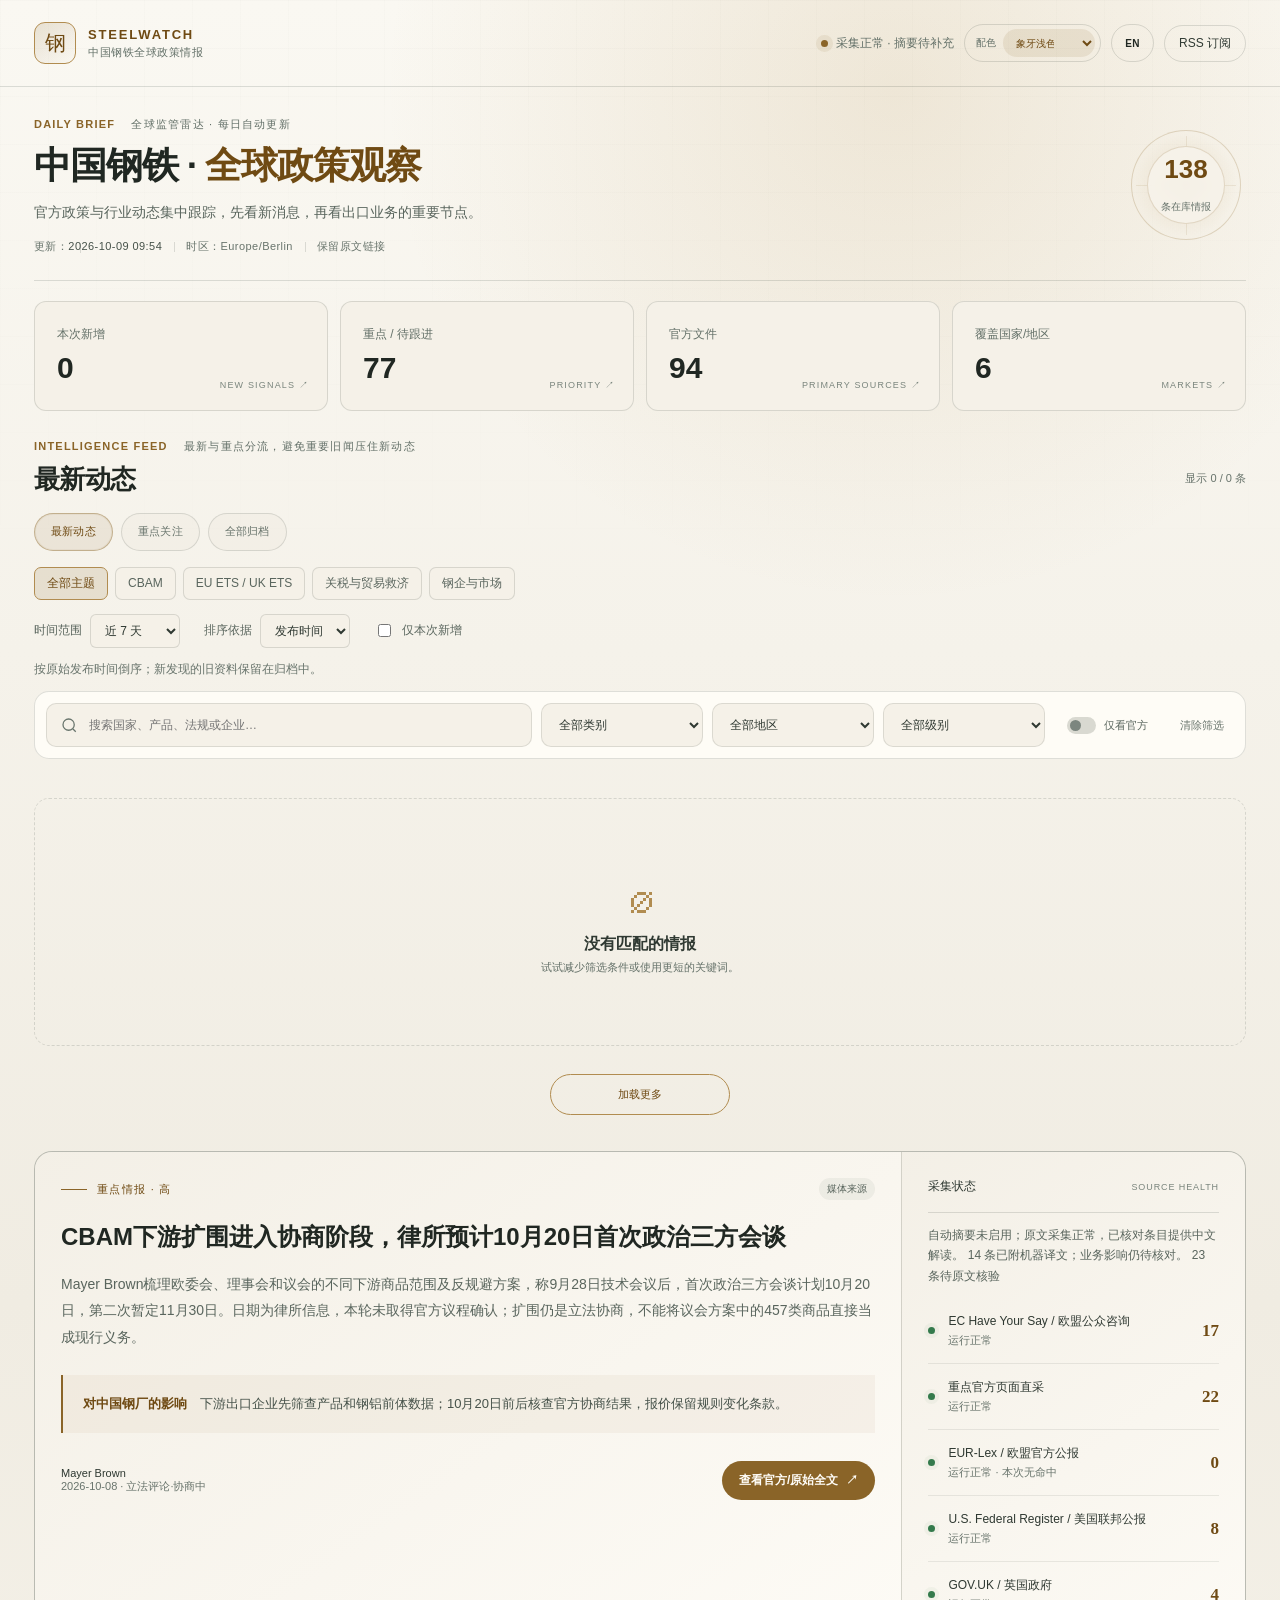
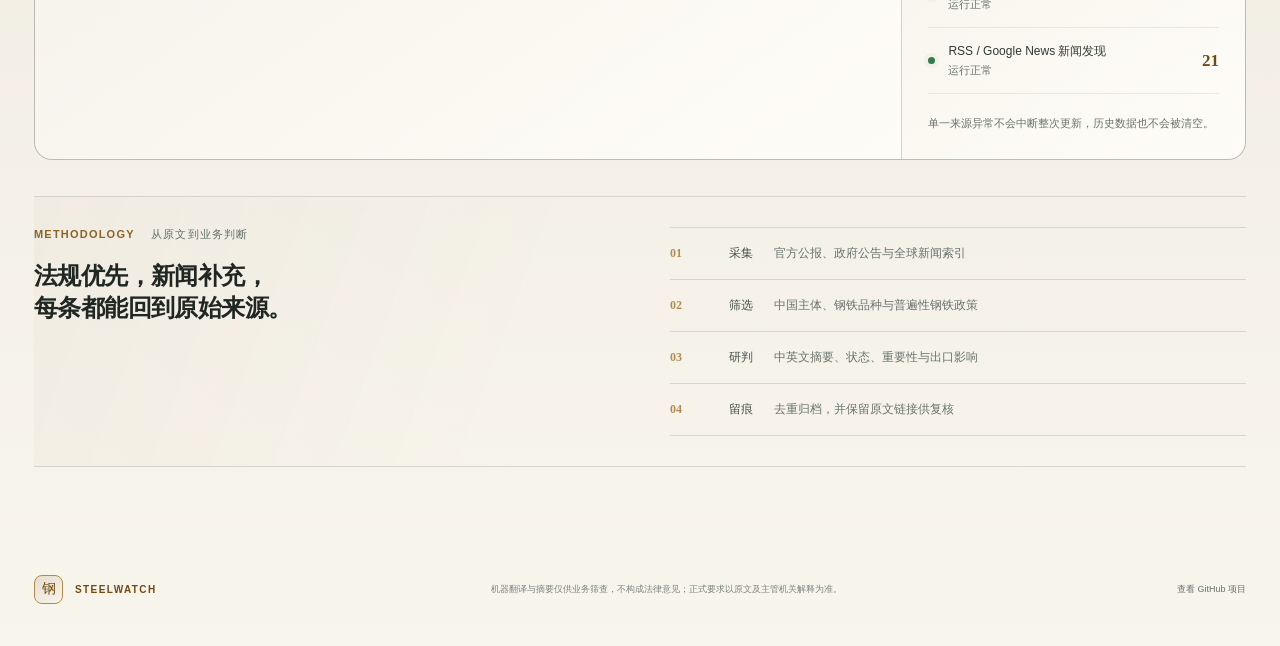
==== docs/index.html @ 49253be4 "data: daily steel intelligence update" ====
<!doctype html>
<html lang="zh-CN" data-theme="pearl">
  <head>
    <meta charset="utf-8" />
    <meta name="viewport" content="width=device-width, initial-scale=1" />
    <meta
      name="description"
      content="每日追踪全球与中国钢铁有关的法规、贸易救济、配额关税、原产地、碳政策与行业新闻。"
    />
    <meta name="theme-color" content="#faf8f2" />
    <title>中国钢铁全球政策情报</title>
    <link rel="icon" href="./icon.svg" type="image/svg+xml" />
    <link rel="alternate" type="application/rss+xml" title="中国钢铁全球政策情报" href="./feed.xml" />
    <script>
      (() => {
        const themes = new Set(["gold", "ocean", "jade", "copper", "violet", "pearl"]);
        try {
          const theme = localStorage.getItem("steelwatch-theme");
          const language = localStorage.getItem("steelwatch-language");
          if (themes.has(theme)) document.documentElement.dataset.theme = theme;
          if (language === "en") document.documentElement.lang = "en";
        } catch (_) { /* Preferences are optional. */ }
      })();
    </script>
    <link rel="stylesheet" href="./styles.css?v=6e3807ec9184" />
  </head>
  <body>
    <a class="skip-link" href="#intelligence" data-i18n="skipLink">跳至情报列表</a>
    <div class="page-noise" aria-hidden="true"></div>

    <header class="topbar">
      <a class="brand" href="./" aria-label="返回看板首页" data-i18n-aria-label="brandHome">
        <span class="brand-mark" aria-hidden="true">钢</span>
        <span>
          <strong>STEELWATCH</strong>
          <small data-i18n="brandSubtitle">中国钢铁全球政策情报</small>
        </span>
      </a>
      <div class="top-actions">
        <span class="live-state" id="live-state"><i></i> <span data-i18n="loadingData">数据载入中</span></span>
        <label class="theme-control">
          <span data-i18n="themeLabel">配色</span>
          <select id="theme-select" aria-label="选择看板配色" data-i18n-aria-label="themeAria">
            <option value="gold">黑金</option>
            <option value="ocean">深海蓝</option>
            <option value="jade">翡翠绿</option>
            <option value="copper">赤铜棕</option>
            <option value="violet">紫晶夜</option>
            <option value="pearl">象牙浅色</option>
          </select>
        </label>
        <button class="language-toggle" id="language-toggle" type="button" aria-label="切换为英文" aria-pressed="false">EN</button>
        <a class="quiet-button rss-link" href="./feed.xml" target="_blank" rel="noopener" data-i18n="rss">RSS 订阅</a>
      </div>
    </header>

    <main>
      <section class="hero" aria-labelledby="page-title">
        <div class="hero-copy">
          <p class="eyebrow"><span>DAILY BRIEF</span> <span class="eyebrow-copy" data-i18n="heroEyebrow">全球监管雷达 · 每日自动更新</span></p>
          <h1 id="page-title" data-i18n-html="heroTitle">看清规则变化，<br /><em>提前判断出口影响。</em></h1>
          <p class="hero-deck" data-i18n="heroDeck">
            官方政策与行业动态集中跟踪，先看新消息，再看出口业务的重要节点。
          </p>
          <div class="hero-meta">
            <span><span data-i18n="updatedLabel">更新：</span><b id="updated-at">—</b></span>
            <span data-i18n="timezoneLabel">时区：Europe/Berlin</span>
            <span data-i18n="originalLinks">保留原文链接</span>
          </div>
        </div>
        <div class="radar" aria-hidden="true">
          <div class="radar-ring ring-one"></div>
          <div class="radar-ring ring-two"></div>
          <div class="radar-ring ring-three"></div>
          <div class="radar-sweep"></div>
          <span class="ping ping-a"></span>
          <span class="ping ping-b"></span>
          <span class="ping ping-c"></span>
          <div class="radar-label"><strong id="radar-count">—</strong><small data-i18n="radarLabel">条在库情报</small></div>
        </div>
      </section>

      <section class="metrics" aria-label="情报概览" data-i18n-aria-label="metricsAria">
        <article><button type="button" data-metric="new"><span data-i18n="metricNew">本次新增</span><strong id="metric-new">—</strong><small>NEW SIGNALS ↗</small></button></article>
        <article><button type="button" data-metric="priority"><span data-i18n="metricHigh">重大 / 高关注</span><strong id="metric-high">—</strong><small>PRIORITY ↗</small></button></article>
        <article><button type="button" data-metric="official"><span data-i18n="metricOfficial">官方文件</span><strong id="metric-official">—</strong><small>PRIMARY SOURCES ↗</small></button></article>
        <article><button type="button" data-metric="all"><span data-i18n="metricMarkets">覆盖国家/地区</span><strong id="metric-markets">—</strong><small>MARKETS ↗</small></button></article>
      </section>

      <section class="intelligence" id="intelligence" aria-labelledby="intelligence-title">
        <div class="section-heading">
          <div>
            <p class="eyebrow"><span>INTELLIGENCE FEED</span> <span class="eyebrow-copy" data-i18n="feedEyebrow">按重要性与时效排序</span></p>
            <h2 id="intelligence-title" data-i18n="allIntelligence">全部情报</h2>
          </div>
          <p id="result-count" aria-live="polite" data-i18n="loadingShort">正在加载…</p>
        </div>

        <div class="feed-tabs" id="feed-tabs" role="group" aria-label="情报视图">
          <button class="feed-tab active" type="button" aria-pressed="true" data-feed-mode="latest" data-i18n="tabLatest">最新动态</button>
          <button class="feed-tab" type="button" aria-pressed="false" data-feed-mode="priority" data-i18n="tabPriority">重点关注</button>
          <button class="feed-tab" type="button" aria-pressed="false" data-feed-mode="all" data-i18n="tabAll">全部归档</button>
        </div>

        <div class="topic-filters" id="topic-filters" role="group" aria-label="主题筛选">
          <button type="button" class="active" data-topic="all" aria-pressed="true" data-i18n="topicAll">全部主题</button>
          <button type="button" data-topic="cbam" aria-pressed="false">CBAM</button>
          <button type="button" data-topic="ets" aria-pressed="false">EU ETS / UK ETS</button>
          <button type="button" data-topic="trade" aria-pressed="false" data-i18n="topicTrade">关税与贸易救济</button>
          <button type="button" data-topic="industry" aria-pressed="false" data-i18n="topicIndustry">钢企与市场</button>
        </div>
        <div class="feed-options">
          <label><span data-i18n="periodLabel">时间范围</span>
            <select id="period"><option value="7" data-i18n="period7">近 7 天</option><option value="30" data-i18n="period30">近 30 天</option><option value="90" data-i18n="period90">近 90 天</option><option value="0" data-i18n="periodAll">全部时间</option></select>
          </label>
          <label><span data-i18n="sortLabel">排序依据</span>
            <select id="sort"><option value="published" data-i18n="sortPublished">发布时间</option><option value="seen" data-i18n="sortSeen">首次收录</option></select>
          </label>
          <label class="new-only"><input type="checkbox" id="new-only"/><span data-i18n="newOnly">仅本次新增</span></label>
        </div>
        <p class="feed-note" id="feed-note"></p>
        <form class="filters" id="filters" role="search">
          <label class="search-field">
            <span class="visually-hidden" data-i18n="searchLabel">搜索情报</span>
            <svg viewBox="0 0 24 24" aria-hidden="true"><path d="m21 21-4.35-4.35m2.35-5.15a7.5 7.5 0 1 1-15 0 7.5 7.5 0 0 1 15 0Z" /></svg>
            <input id="search" type="search" placeholder="搜索国家、产品、法规或企业…" data-i18n-placeholder="searchPlaceholder" autocomplete="off" />
          </label>
          <label>
            <span class="visually-hidden" data-i18n="categoryLabel">类别</span>
            <select id="category"><option value="">全部类别</option></select>
          </label>
          <label>
            <span class="visually-hidden" data-i18n="regionLabel">地区</span>
            <select id="region"><option value="">全部地区</option></select>
          </label>
          <label>
            <span class="visually-hidden" data-i18n="importanceLabel">重要性</span>
            <select id="importance">
              <option value="">全部级别</option>
              <option value="重大">重大</option>
              <option value="高">高关注</option>
              <option value="中">中等</option>
              <option value="低">低</option>
            </select>
          </label>
          <label class="official-toggle">
            <input id="official-only" type="checkbox" />
            <span aria-hidden="true"></span>
            <span data-i18n="officialOnly">仅看官方</span>
          </label>
          <button id="reset" type="reset" data-i18n="resetFilters">清除筛选</button>
        </form>

        <div class="active-filters" id="active-filters"></div>
        <div class="card-grid" id="card-grid" aria-live="polite"></div>
        <button class="load-more" id="load-more" type="button" hidden data-i18n="loadMore">加载更多</button>
      </section>

      <section class="briefing-grid" aria-label="重点情报与采集状态">
        <article class="lead-card" id="lead-card">
          <div class="loading-line"></div>
          <div class="loading-line short"></div>
        </article>
        <aside class="source-panel">
          <div class="section-kicker"><span data-i18n="sourceHealth">采集状态</span><small>SOURCE HEALTH</small></div>
          <p id="analysis-state" class="analysis-state" role="status"></p>
          <div id="source-list" class="source-list" aria-live="polite"></div>
          <p class="source-note" data-i18n="sourceNote">单一来源异常不会中断整次更新，历史数据也不会被清空。</p>
        </aside>
      </section>

      <section class="method" aria-label="看板方法说明">
        <div>
          <p class="eyebrow"><span>METHODOLOGY</span> <span class="eyebrow-copy" data-i18n="methodEyebrow">从原文到业务判断</span></p>
          <h2 data-i18n-html="methodTitle">法规优先，新闻补充，<br />每条都能回到原始来源。</h2>
        </div>
        <ol>
          <li><b>01</b><span data-i18n-html="methodCollect"><strong>采集</strong>官方公报、政府公告与全球新闻索引</span></li>
          <li><b>02</b><span data-i18n-html="methodFilter"><strong>筛选</strong>中国主体、钢铁品种与普遍性钢铁政策</span></li>
          <li><b>03</b><span data-i18n-html="methodAnalyze"><strong>研判</strong>中文摘要、状态、重要性与出口影响</span></li>
          <li><b>04</b><span data-i18n-html="methodTrace"><strong>留痕</strong>去重归档，并保留原文链接供复核</span></li>
        </ol>
      </section>
    </main>

    <footer>
      <div class="brand footer-brand"><span class="brand-mark" aria-hidden="true">钢</span><strong>STEELWATCH</strong></div>
      <p data-i18n="disclaimer">机器翻译与摘要仅供业务筛查，不构成法律意见；正式要求以原文及主管机关解释为准。</p>
      <a href="https://github.com/Davidzhu511/china-steel-policy-watch" target="_blank" rel="noopener" data-i18n="viewGithub">查看 GitHub 项目</a>
    </footer>

    <template id="empty-template">
      <div class="empty-state">
        <span>∅</span>
        <h3 data-i18n="emptyTitle">没有匹配的情报</h3>
        <p data-i18n="emptyCopy">试试减少筛选条件或使用更短的关键词。</p>
      </div>
    </template>
    <script src="./app.js?v=5284b07bd6e3" defer></script>
  </body>
</html>
---- docs/styles.css ----
:root {
  color-scheme: dark;
  --ink: #0f110e;
  --ink-rgb: 15, 17, 14;
  --ink-2: #151713;
  --ink-2-rgb: 21, 23, 19;
  --panel: #1b1e1a;
  --panel-rgb: 27, 30, 26;
  --panel-2: #222620;
  --panel-2-rgb: 34, 38, 32;
  --card-rgb: 31, 34, 29;
  --card-low-rgb: 21, 24, 20;
  --filter-rgb: 24, 27, 23;
  --field: #151814;
  --body-start: #11130f;
  --body-middle: #141613;
  --body-end: #10120f;
  --body-glow-rgb: 109, 111, 83;
  --elephant: #596058;
  --elephant-soft: #353a34;
  --gold: #c9a85f;
  --gold-rgb: 201, 168, 95;
  --gold-bright: #e2c77f;
  --gold-dim: #806c3f;
  --paper: #ecece6;
  --muted: #a8ada5;
  --text-emphasis: #e1e2dc;
  --text-strong: #d8d9d2;
  --text-body: #c4c7c0;
  --text-soft: #a7aca4;
  --text-subtle: #858b83;
  --text-faint: #626860;
  --danger: #d97863;
  --success: #7eaa84;
  --danger-text: #f0ab9c;
  --success-text: #9dc5a3;
  --line: rgba(212, 213, 201, 0.13);
  --surface-border: rgba(255, 255, 255, 0.08);
  --surface-divider: rgba(255, 255, 255, 0.055);
  --surface-fill: rgba(255, 255, 255, 0.04);
  --grid-rgb: 255, 255, 255;
  --accent-ink: #161810;
  --toggle-bg: #3b403a;
  --toggle-knob: #8d928b;
  --toggle-checked: #f0ddab;
  --radar-shadow: rgba(0, 0, 0, 0.35);
  --shadow: 0 28px 80px rgba(0, 0, 0, 0.34);
  --radius: 18px;
}

html[data-theme="ocean"] {
  --ink: #07111f; --ink-rgb: 7, 17, 31;
  --ink-2: #0b1728; --ink-2-rgb: 11, 23, 40;
  --panel: #101f31; --panel-rgb: 16, 31, 49;
  --panel-2: #15283e; --panel-2-rgb: 21, 40, 62;
  --card-rgb: 15, 29, 46; --card-low-rgb: 9, 21, 34; --filter-rgb: 11, 25, 40;
  --field: #091624; --body-start: #07111f; --body-middle: #0a1727; --body-end: #06101c;
  --body-glow-rgb: 43, 93, 139; --elephant: #536a7d; --elephant-soft: #263b4e;
  --gold: #4c9be8; --gold-rgb: 76, 155, 232; --gold-bright: #91caff; --gold-dim: #2d669d;
  --paper: #edf6ff; --muted: #98aabd;
}

html[data-theme="jade"] {
  --ink: #071511; --ink-rgb: 7, 21, 17;
  --ink-2: #0b1b16; --ink-2-rgb: 11, 27, 22;
  --panel: #10241d; --panel-rgb: 16, 36, 29;
  --panel-2: #173128; --panel-2-rgb: 23, 49, 40;
  --card-rgb: 15, 36, 28; --card-low-rgb: 8, 25, 19; --filter-rgb: 10, 29, 23;
  --field: #0a1d17; --body-start: #071511; --body-middle: #0b1d17; --body-end: #06130f;
  --body-glow-rgb: 45, 119, 92; --elephant: #4f7164; --elephant-soft: #29463c;
  --gold: #42c99a; --gold-rgb: 66, 201, 154; --gold-bright: #88ebc9; --gold-dim: #287d64;
  --paper: #edf9f4; --muted: #9bb8ad;
}

html[data-theme="copper"] {
  --ink: #18100c; --ink-rgb: 24, 16, 12;
  --ink-2: #201510; --ink-2-rgb: 32, 21, 16;
  --panel: #291a14; --panel-rgb: 41, 26, 20;
  --panel-2: #352219; --panel-2-rgb: 53, 34, 25;
  --card-rgb: 40, 25, 19; --card-low-rgb: 29, 17, 13; --filter-rgb: 34, 21, 16;
  --field: #21140f; --body-start: #18100c; --body-middle: #20150f; --body-end: #140c09;
  --body-glow-rgb: 126, 74, 45; --elephant: #765f53; --elephant-soft: #49372e;
  --gold: #d8895b; --gold-rgb: 216, 137, 91; --gold-bright: #f2b083; --gold-dim: #8c4a2e;
  --paper: #fff2e9; --muted: #baa69c;
}

html[data-theme="violet"] {
  --ink: #100d1b; --ink-rgb: 16, 13, 27;
  --ink-2: #171225; --ink-2-rgb: 23, 18, 37;
  --panel: #211a34; --panel-rgb: 33, 26, 52;
  --panel-2: #2b2243; --panel-2-rgb: 43, 34, 67;
  --card-rgb: 31, 24, 49; --card-low-rgb: 21, 16, 35; --filter-rgb: 25, 19, 41;
  --field: #181329; --body-start: #100d1b; --body-middle: #171225; --body-end: #0d0a17;
  --body-glow-rgb: 91, 68, 139; --elephant: #665d7a; --elephant-soft: #393149;
  --gold: #9e84e8; --gold-rgb: 158, 132, 232; --gold-bright: #c6b5ff; --gold-dim: #6652a6;
  --paper: #f5f0ff; --muted: #aaa0bd;
}

html[data-theme="pearl"] {
  color-scheme: light;
  --ink: #f7f4ec; --ink-rgb: 247, 244, 236;
  --ink-2: #f0ece2; --ink-2-rgb: 240, 236, 226;
  --panel: #fffdf8; --panel-rgb: 255, 253, 248;
  --panel-2: #f4f0e7; --panel-2-rgb: 244, 240, 231;
  --card-rgb: 255, 253, 248; --card-low-rgb: 245, 241, 231; --filter-rgb: 255, 253, 248;
  --field: #f5f1e8; --body-start: #faf8f2; --body-middle: #f0ece2; --body-end: #f8f5ed;
  --body-glow-rgb: 180, 143, 78; --elephant: #a5aca5; --elephant-soft: #d8d9d2;
  --gold: #8a6428; --gold-rgb: 138, 100, 40; --gold-bright: #6f4a13; --gold-dim: #b18c50;
  --paper: #202722; --muted: #637068;
  --text-emphasis: #202722; --text-strong: #2f3932; --text-body: #455149;
  --text-soft: #59655d; --text-subtle: #68746c; --text-faint: #7a857d;
  --danger: #b84e3d; --success: #347a4c; --danger-text: #9f392d; --success-text: #2f7045;
  --line: rgba(32, 44, 36, 0.14); --surface-border: rgba(32, 44, 36, 0.12);
  --surface-divider: rgba(32, 44, 36, 0.09); --surface-fill: rgba(32, 44, 36, 0.05);
  --grid-rgb: 32, 44, 36; --accent-ink: #fffdf8;
  --toggle-bg: #d9d9d1; --toggle-knob: #7c867f; --toggle-checked: #fff8e8;
  --radar-shadow: rgba(79, 64, 36, 0.12); --shadow: 0 26px 70px rgba(48, 39, 24, 0.12);
}

* { box-sizing: border-box; }
html { scroll-behavior: smooth; }
body {
  margin: 0;
  min-width: 320px;
  background:
    radial-gradient(circle at 70% 4%, rgba(var(--body-glow-rgb), 0.16), transparent 32rem),
    linear-gradient(180deg, var(--body-start) 0%, var(--body-middle) 58%, var(--body-end) 100%);
  color: var(--paper);
  font-family: "Noto Sans SC", "PingFang SC", "Microsoft YaHei", Arial, sans-serif;
  -webkit-font-smoothing: antialiased;
}

body::before {
  content: "";
  position: fixed;
  inset: 0;
  pointer-events: none;
  background-image: linear-gradient(rgba(var(--grid-rgb),.014) 1px, transparent 1px), linear-gradient(90deg, rgba(var(--grid-rgb),.012) 1px, transparent 1px);
  background-size: 48px 48px;
  mask-image: linear-gradient(to bottom, black, transparent 70%);
}

a { color: inherit; }
button, input, select { font: inherit; }
button, select { cursor: pointer; }
.skip-link { position: fixed; left: 1rem; top: -5rem; z-index: 99; padding: .7rem 1rem; background: var(--gold); color: var(--accent-ink); border-radius: 8px; }
.skip-link:focus { top: 1rem; }
.visually-hidden { position: absolute !important; width: 1px; height: 1px; padding: 0; margin: -1px; overflow: hidden; clip: rect(0,0,0,0); white-space: nowrap; border: 0; }

.topbar {
  position: relative;
  z-index: 5;
  max-width: 1380px;
  margin: 0 auto;
  padding: 22px 34px;
  display: flex;
  align-items: center;
  justify-content: space-between;
  border-bottom: 1px solid var(--line);
}

.brand { display: inline-flex; align-items: center; gap: 12px; text-decoration: none; }
.brand-mark { display: grid; place-items: center; width: 42px; height: 42px; border: 1px solid var(--gold-dim); border-radius: 11px; color: var(--gold-bright); background: linear-gradient(145deg, rgba(var(--gold-rgb),.16), rgba(255,255,255,.02)); font-family: "Songti SC", serif; font-size: 21px; }
.brand strong { display: block; letter-spacing: .14em; font-size: 13px; color: var(--gold-bright); }
.brand small { display: block; margin-top: 3px; color: var(--muted); font-size: 11px; letter-spacing: .05em; }
.top-actions { display: flex; align-items: center; justify-content: flex-end; gap: 10px; }
.live-state { display: inline-flex; align-items: center; gap: 8px; color: var(--muted); font-size: 12px; }
.live-state i { width: 7px; height: 7px; border-radius: 50%; background: var(--gold); box-shadow: 0 0 0 5px rgba(var(--gold-rgb),.09); }
.live-state.ok i { background: var(--success); box-shadow: 0 0 0 5px rgba(126,170,132,.1); }
.live-state.error i { background: var(--danger); }
.quiet-button { border: 1px solid var(--line); border-radius: 999px; padding: 9px 14px; text-decoration: none; color: var(--text-strong); font-size: 12px; transition: .2s ease; }
.quiet-button:hover { border-color: var(--gold-dim); color: var(--gold-bright); transform: translateY(-1px); }
.theme-control { display: inline-flex; align-items: center; gap: 7px; min-height: 38px; padding: 4px 5px 4px 11px; border: 1px solid var(--line); border-radius: 999px; color: var(--muted); font-size: 10px; }
.theme-control select { height: 28px; max-width: 92px; padding: 0 25px 0 9px; border: 0; border-radius: 999px; outline: 0; background: rgba(var(--gold-rgb),.11); color: var(--gold-bright); font-size: 10px; }
.theme-control:focus-within { border-color: var(--gold-dim); box-shadow: 0 0 0 3px rgba(var(--gold-rgb),.07); }
.language-toggle { min-width: 43px; height: 38px; padding: 0 11px; border: 1px solid var(--line); border-radius: 999px; background: transparent; color: var(--paper); font-size: 10px; font-weight: 700; letter-spacing: .04em; transition: .2s ease; }
.language-toggle:hover { border-color: var(--gold-dim); color: var(--gold-bright); transform: translateY(-1px); }

main { max-width: 1380px; margin: 0 auto; padding: 0 34px 80px; }
.hero { min-height: 530px; display: grid; grid-template-columns: minmax(0, 1.25fr) minmax(330px, .75fr); align-items: center; gap: 60px; padding: 76px 4vw 58px; border-bottom: 1px solid var(--line); overflow: hidden; }
.eyebrow { margin: 0 0 20px; color: var(--muted); font-size: 11px; text-transform: uppercase; letter-spacing: .11em; }
.eyebrow > span:first-child { margin-right: 12px; color: var(--gold); font-weight: 700; }
.eyebrow .eyebrow-copy { color: inherit; font-weight: inherit; }
.hero h1 { margin: 0; max-width: 800px; font-family: "Songti SC", "STSong", serif; font-size: clamp(48px, 5.3vw, 74px); line-height: 1.08; letter-spacing: -.045em; font-weight: 600; }
.hero h1 em { color: var(--gold-bright); font-style: normal; }
html[lang="en"] .hero h1 { max-width: 900px; font-family: Georgia, "Times New Roman", serif; font-size: clamp(46px, 5vw, 70px); letter-spacing: -.035em; }
.hero-deck { max-width: 670px; margin: 28px 0 0; color: var(--text-soft); font-size: clamp(15px, 1.4vw, 18px); line-height: 1.9; }
.hero-meta { display: flex; flex-wrap: wrap; gap: 10px 24px; margin-top: 35px; color: var(--text-subtle); font-size: 11px; letter-spacing: .04em; }
.hero-meta span { position: relative; }
.hero-meta span:not(:last-child)::after { content: ""; position: absolute; right: -13px; top: 3px; width: 1px; height: 10px; background: var(--line); }
.hero-meta b { color: var(--text-body); font-weight: 500; }

.radar { position: relative; justify-self: center; width: min(390px, 30vw); aspect-ratio: 1; border: 1px solid rgba(var(--gold-rgb),.22); border-radius: 50%; background: radial-gradient(circle, rgba(var(--gold-rgb),.08) 0 1px, transparent 2px), radial-gradient(circle, rgba(var(--body-glow-rgb),.16), transparent 67%); box-shadow: inset 0 0 80px var(--radar-shadow), 0 0 100px rgba(var(--gold-rgb),.05); }
.radar::before, .radar::after { content: ""; position: absolute; background: rgba(var(--gold-rgb),.11); }
.radar::before { left: 50%; top: 4%; bottom: 4%; width: 1px; }
.radar::after { top: 50%; left: 4%; right: 4%; height: 1px; }
.radar-ring { position: absolute; inset: 15%; border: 1px solid rgba(var(--gold-rgb),.16); border-radius: 50%; }
.ring-two { inset: 31%; }
.ring-three { inset: 45%; }
.radar-sweep { position: absolute; inset: 0; border-radius: 50%; overflow: hidden; animation: sweep 7s linear infinite; }
.radar-sweep::after { content: ""; position: absolute; left: 50%; top: 50%; width: 50%; height: 1px; transform-origin: left; background: linear-gradient(90deg, rgba(var(--gold-rgb),.85), transparent); box-shadow: 0 -18px 30px rgba(var(--gold-rgb),.18); }
.ping { position: absolute; width: 8px; height: 8px; border-radius: 50%; background: var(--gold-bright); box-shadow: 0 0 0 6px rgba(var(--gold-rgb),.08), 0 0 22px var(--gold); }
.ping-a { top: 27%; left: 65%; }.ping-b { top: 68%; left: 35%; animation: pulse 2.2s ease infinite; }.ping-c { top: 51%; left: 76%; animation: pulse 2.2s .8s ease infinite; }
.radar-label { position: absolute; z-index: 2; inset: 50% auto auto 50%; transform: translate(-50%,-50%); display: grid; place-items: center; width: 110px; height: 110px; border-radius: 50%; background: rgba(var(--ink-rgb),.85); border: 1px solid rgba(var(--gold-rgb),.2); backdrop-filter: blur(5px); }
.radar-label strong { color: var(--gold-bright); font-size: 31px; line-height: 1; }.radar-label small { color: var(--muted); font-size: 10px; }
@keyframes sweep { to { transform: rotate(360deg); } }
@keyframes pulse { 50% { opacity: .35; transform: scale(.7); } }

.metrics { display: grid; grid-template-columns: repeat(4,1fr); border-bottom: 1px solid var(--line); }
.metrics article { position: relative; min-height: 132px; padding: 27px 30px 23px; border-right: 1px solid var(--line); }
.metrics article:last-child { border-right: 0; }
.metrics span { display: block; color: var(--muted); font-size: 12px; }
.metrics strong { display: block; margin-top: 8px; color: var(--paper); font-family: Georgia, serif; font-size: 36px; font-weight: 500; }
.metrics small { position: absolute; right: 24px; bottom: 20px; color: var(--text-faint); font-size: 9px; letter-spacing: .13em; }

.briefing-grid { display: grid; grid-template-columns: minmax(0, 2.15fr) minmax(280px, .85fr); gap: 1px; margin: 42px 0 92px; background: var(--line); border: 1px solid var(--line); border-radius: var(--radius); overflow: hidden; box-shadow: var(--shadow); }
.lead-card, .source-panel { background: linear-gradient(145deg, rgba(var(--panel-2-rgb),.98), rgba(var(--panel-rgb),.98)); }
.lead-card { min-height: 385px; padding: 42px 46px; }
.lead-top { display: flex; align-items: center; justify-content: space-between; gap: 20px; }
.lead-badges { display: flex; justify-content: flex-end; flex-wrap: wrap; gap: 6px; }
.lead-label { display: inline-flex; align-items: center; gap: 10px; color: var(--gold-bright); font-size: 11px; letter-spacing: .12em; }
.lead-label::before { content: ""; width: 26px; height: 1px; background: var(--gold); }
.lead-card h2 { max-width: 850px; margin: 35px 0 18px; font-family: "Songti SC", serif; font-size: clamp(29px, 3.3vw, 47px); line-height: 1.28; font-weight: 600; }
html[lang="en"] .lead-card h2 { font-family: Georgia, "Times New Roman", serif; font-size: clamp(27px, 2.9vw, 42px); line-height: 1.24; }
.lead-card .lead-summary { max-width: 850px; color: var(--text-soft); line-height: 1.9; font-size: 14px; }
.lead-impact { display: grid; grid-template-columns: auto 1fr; gap: 13px; max-width: 850px; margin-top: 24px; padding: 18px 20px; border-left: 2px solid var(--gold); background: rgba(var(--gold-rgb),.055); color: var(--text-body); font-size: 13px; line-height: 1.75; }
.lead-impact b { color: var(--gold-bright); white-space: nowrap; }
.lead-footer { display: flex; align-items: center; justify-content: space-between; gap: 20px; margin-top: 28px; }
.source-line { color: var(--text-subtle); font-size: 11px; }
.source-line b { color: var(--text-strong); font-weight: 500; }
.primary-link { display: inline-flex; align-items: center; gap: 8px; padding: 11px 17px; border-radius: 999px; background: var(--gold); color: var(--accent-ink); text-decoration: none; font-size: 12px; font-weight: 700; transition: .2s ease; }
.primary-link:hover { background: var(--gold-bright); transform: translateY(-2px); }
.loading-line { height: 28px; margin: 50px 0 18px; border-radius: 5px; background: linear-gradient(90deg, rgba(var(--grid-rgb),.035), rgba(var(--grid-rgb),.08), rgba(var(--grid-rgb),.035)); background-size: 200% 100%; animation: loading 1.4s infinite; }.loading-line.short { width: 55%; margin-top: 0; }
@keyframes loading { to { background-position: -200% 0; } }

.source-panel { padding: 34px 30px; }
.section-kicker { display: flex; align-items: center; justify-content: space-between; padding-bottom: 17px; border-bottom: 1px solid var(--line); }
.section-kicker span { color: var(--text-strong); font-size: 12px; }.section-kicker small { color: var(--text-faint); font-size: 9px; letter-spacing: .1em; }
.source-list { display: grid; margin-top: 8px; }
.source-item { display: grid; grid-template-columns: 9px 1fr auto; align-items: center; gap: 11px; padding: 15px 0; border-bottom: 1px solid var(--surface-divider); }
.source-dot { width: 7px; height: 7px; border-radius: 50%; background: var(--success); box-shadow: 0 0 0 4px rgba(126,170,132,.08); }.source-dot.bad { background: var(--danger); box-shadow: 0 0 0 4px rgba(217,120,99,.08); }
.source-item strong { display: block; color: var(--text-strong); font-size: 11px; font-weight: 500; }.source-item small { color: var(--text-subtle); font-size: 9px; }
.source-count { color: var(--gold-bright); font-family: Georgia, serif; font-size: 17px; }
.source-note { margin: 20px 0 0; color: var(--text-subtle); font-size: 10px; line-height: 1.7; }

.intelligence { scroll-margin-top: 20px; }
.section-heading { display: flex; align-items: end; justify-content: space-between; gap: 30px; margin-bottom: 26px; }
.section-heading .eyebrow { margin-bottom: 12px; }
.section-heading h2, .method h2 { margin: 0; font-family: "Songti SC", serif; font-size: clamp(34px, 4vw, 54px); font-weight: 600; letter-spacing: -.025em; }
.section-heading > p { color: var(--text-subtle); font-size: 11px; }
.filters { position: sticky; top: 12px; z-index: 6; display: grid; grid-template-columns: minmax(250px,1.5fr) repeat(3,minmax(130px,.5fr)) auto auto; gap: 9px; padding: 11px; border: 1px solid var(--line); border-radius: 15px; background: rgba(var(--filter-rgb),.89); backdrop-filter: blur(18px); box-shadow: 0 14px 40px rgba(0,0,0,.18); }
.filters input[type="search"], .filters select { width: 100%; height: 44px; border: 1px solid var(--surface-border); border-radius: 10px; outline: none; background: var(--field); color: var(--text-strong); font-size: 12px; transition: .18s; }
.filters input[type="search"] { padding: 0 14px 0 42px; }
.filters select { padding: 0 34px 0 13px; }
.filters input:focus, .filters select:focus { border-color: var(--gold-dim); box-shadow: 0 0 0 3px rgba(var(--gold-rgb),.07); }
.search-field { position: relative; }.search-field svg { position: absolute; z-index: 2; left: 14px; top: 13px; width: 18px; fill: none; stroke: var(--text-subtle); stroke-width: 1.7; }
.official-toggle { display: flex; align-items: center; gap: 8px; height: 44px; padding: 0 13px; color: var(--text-soft); font-size: 11px; white-space: nowrap; }
.official-toggle input { position: absolute; opacity: 0; }.official-toggle span { position: relative; width: 29px; height: 17px; border-radius: 999px; background: var(--toggle-bg); transition: .2s; }.official-toggle span::after { content: ""; position: absolute; top: 3px; left: 3px; width: 11px; height: 11px; border-radius: 50%; background: var(--toggle-knob); transition: .2s; }.official-toggle input:checked + span { background: var(--gold-dim); }.official-toggle input:checked + span::after { left: 15px; background: var(--toggle-checked); }
#reset { border: 0; background: transparent; color: var(--text-subtle); font-size: 11px; padding: 0 10px; }#reset:hover { color: var(--gold-bright); }
.active-filters { min-height: 39px; display: flex; align-items: center; flex-wrap: wrap; gap: 8px; padding: 10px 2px 7px; }
.filter-chip { border: 1px solid rgba(var(--gold-rgb),.22); border-radius: 999px; padding: 5px 9px; color: var(--gold-bright); background: rgba(var(--gold-rgb),.04); font-size: 9px; }

.card-grid { display: grid; grid-template-columns: repeat(3,minmax(0,1fr)); gap: 14px; }
.intel-card { position: relative; min-height: 380px; display: flex; flex-direction: column; padding: 25px 24px 22px; border: 1px solid var(--line); border-radius: 15px; background: linear-gradient(155deg, rgba(var(--card-rgb),.96), rgba(var(--card-low-rgb),.96)); overflow: hidden; transition: transform .22s ease, border-color .22s ease, box-shadow .22s ease; }
.intel-card::before { content: ""; position: absolute; left: 0; top: 0; bottom: 0; width: 2px; background: transparent; }
.intel-card[data-importance="重大"]::before { background: var(--danger); }.intel-card[data-importance="高"]::before { background: var(--gold); }
.intel-card:hover { transform: translateY(-4px); border-color: rgba(var(--gold-rgb),.24); box-shadow: 0 20px 50px rgba(0,0,0,.22); }
.card-head { display: flex; align-items: center; justify-content: space-between; gap: 12px; }
.badge-row { display: flex; align-items: center; flex-wrap: wrap; gap: 6px; }
.badge { display: inline-flex; align-items: center; min-height: 22px; padding: 0 8px; border-radius: 999px; color: var(--text-soft); background: var(--surface-fill); font-size: 9px; }
.badge.importance-重大 { color: var(--danger-text); background: rgba(217,120,99,.11); }.badge.importance-高 { color: var(--gold-bright); background: rgba(var(--gold-rgb),.1); }.badge.official { color: var(--success-text); background: rgba(126,170,132,.1); }.badge.feedback-open { color: var(--gold-bright); border: 1px solid rgba(var(--gold-rgb),.18); background: rgba(var(--gold-rgb),.07); }
.card-date { color: var(--text-subtle); font-size: 9px; white-space: nowrap; }
.intel-card h3 { margin: 21px 0 13px; color: var(--text-emphasis); font-family: "Songti SC", serif; font-size: 21px; line-height: 1.48; font-weight: 600; display: -webkit-box; -webkit-line-clamp: 4; -webkit-box-orient: vertical; overflow: hidden; }
html[lang="en"] .intel-card h3 { font-family: Georgia, "Times New Roman", serif; font-size: 19px; line-height: 1.4; -webkit-line-clamp: 5; }
.card-summary { margin: 0; color: var(--text-soft); font-size: 12px; line-height: 1.82; display: -webkit-box; -webkit-line-clamp: 4; -webkit-box-orient: vertical; overflow: hidden; }
.card-impact { margin: 17px 0 0; padding-top: 15px; border-top: 1px solid var(--surface-divider); color: var(--text-body); font-size: 11px; line-height: 1.75; display: -webkit-box; -webkit-line-clamp: 3; -webkit-box-orient: vertical; overflow: hidden; }.card-impact b { color: var(--gold); font-weight: 500; }
.card-tags { display: flex; flex-wrap: wrap; gap: 6px; margin-top: 17px; }.card-tags span { color: var(--text-subtle); font-size: 9px; }.card-tags span:not(:last-child)::after { content: "·"; margin-left: 6px; color: var(--text-faint); }
.card-bottom { display: flex; align-items: center; justify-content: space-between; gap: 15px; margin-top: auto; padding-top: 20px; }
.card-source { min-width: 0; }.card-source strong { display: block; max-width: 220px; overflow: hidden; text-overflow: ellipsis; white-space: nowrap; color: var(--text-soft); font-size: 10px; font-weight: 500; }.card-source small { display: block; margin-top: 4px; color: var(--text-faint); font-size: 9px; }
.original-link { display: inline-grid; place-items: center; flex: 0 0 34px; width: 34px; height: 34px; border: 1px solid rgba(var(--gold-rgb),.18); border-radius: 50%; color: var(--gold-bright); text-decoration: none; transition: .2s; }.original-link:hover { background: var(--gold); color: var(--accent-ink); }.original-link svg { width: 14px; fill: none; stroke: currentColor; stroke-width: 1.7; }
.load-more { display: block; min-width: 180px; margin: 28px auto 0; padding: 12px 22px; border: 1px solid var(--gold-dim); border-radius: 999px; background: transparent; color: var(--gold-bright); font-size: 11px; }.load-more:hover { background: rgba(var(--gold-rgb),.08); }
.empty-state { grid-column: 1/-1; padding: 70px 30px; border: 1px dashed var(--line); border-radius: 15px; text-align: center; color: var(--muted); }.empty-state span { color: var(--gold-dim); font-family: Georgia,serif; font-size: 48px; }.empty-state h3 { margin: 10px 0 5px; color: var(--text-strong); font-size: 16px; }.empty-state p { margin: 0; font-size: 11px; }

.method { display: grid; grid-template-columns: 1fr 1fr; gap: 60px; margin-top: 110px; padding: 70px 4vw; border-top: 1px solid var(--line); border-bottom: 1px solid var(--line); background: linear-gradient(110deg, rgba(var(--gold-rgb),.035), transparent 42%); }
.method .eyebrow { margin-bottom: 18px; }.method h2 { font-size: clamp(31px,3.5vw,48px); line-height: 1.35; }
.method ol { margin: 0; padding: 0; list-style: none; }.method li { display: grid; grid-template-columns: 44px 1fr; gap: 15px; align-items: center; padding: 17px 0; border-bottom: 1px solid var(--line); }.method li:first-child { border-top: 1px solid var(--line); }.method li b { color: var(--gold-dim); font-family: Georgia,serif; font-size: 12px; }.method li span { color: var(--text-subtle); font-size: 12px; }.method li strong { display: inline-block; min-width: 45px; color: var(--text-body); font-weight: 500; }

footer { max-width: 1380px; margin: 0 auto; padding: 28px 34px 42px; display: grid; grid-template-columns: auto 1fr auto; align-items: center; gap: 35px; color: var(--text-faint); font-size: 9px; }.footer-brand .brand-mark { width: 29px; height: 29px; font-size: 14px; border-radius: 8px; }.footer-brand strong { font-size: 10px; }footer p { margin: 0; text-align: center; }footer > a { color: var(--text-subtle); text-decoration: none; }footer > a:hover { color: var(--gold-bright); }


.feed-tabs { display: flex; flex-wrap: wrap; gap: 8px; margin: 0 0 16px; }
.feed-tab { min-height: 38px; padding: 9px 16px; border: 1px solid var(--line); border-radius: 999px; background: rgba(var(--gold-rgb),.025); color: var(--text-subtle); font-size: 11px; letter-spacing: .02em; cursor: pointer; transition: .18s ease; }
.feed-tab:hover { border-color: var(--gold-dim); color: var(--text-strong); }
.feed-tab.active { border-color: rgba(var(--gold-rgb),.42); background: rgba(var(--gold-rgb),.1); color: var(--gold-bright); box-shadow: inset 0 0 0 1px rgba(var(--gold-rgb),.06); }
.card-source small + small { margin-top: 2px; color: var(--text-faint); }

@media (max-width: 1080px) {
  .live-state { display: none; }
  .hero { grid-template-columns: 1fr 280px; gap: 25px; padding-inline: 10px; }.radar { width: 280px; }
  .metrics article { padding-inline: 20px; }
  .card-grid { grid-template-columns: repeat(2,minmax(0,1fr)); }
  .filters { grid-template-columns: minmax(250px,1.4fr) repeat(2,minmax(120px,.55fr)) auto; }.filters label:nth-of-type(4) { display: none; }
}

@media (max-width: 780px) {
  .topbar { padding: 14px 18px; }.brand small, .live-state, .rss-link, .theme-control > span { display: none; }.top-actions { gap: 7px; }
  .theme-control { padding: 4px; }.theme-control select { width: 82px; }.language-toggle { min-width: 42px; }
  main { padding: 0 18px 60px; }.hero { min-height: auto; grid-template-columns: 1fr; padding: 65px 0 45px; }.hero h1 { font-size: clamp(32px,9.8vw,40px); }.hero-deck { font-size: 15px; }.radar { display: none; }
  .metrics { grid-template-columns: repeat(2,1fr); }.metrics article:nth-child(2) { border-right: 0; }.metrics article:nth-child(-n+2) { border-bottom: 1px solid var(--line); }.metrics article { min-height: 108px; padding: 21px 16px; }.metrics strong { font-size: 30px; }.metrics small { right: 15px; bottom: 15px; }
  .briefing-grid { grid-template-columns: 1fr; margin: 28px 0 72px; }.lead-card { min-height: auto; padding: 30px 24px; }.lead-card h2 { margin-top: 27px; font-size: 30px; }.lead-impact { grid-template-columns: 1fr; }.lead-footer { align-items: flex-end; }.source-panel { padding: 28px 24px; }
  .section-heading { align-items: flex-start; }.section-heading > p { margin-top: 7px; }
  .feed-tabs { flex-wrap: nowrap; overflow-x: auto; padding-bottom: 2px; }
  .feed-tab { flex: 0 0 auto; }
  .filters { position: relative; top: 0; grid-template-columns: 1fr 1fr; }.search-field { grid-column: 1/-1; }.filters label:nth-of-type(4) { display: block; }.official-toggle { justify-content: center; }.filters #reset { min-height: 44px; }
  .card-grid { grid-template-columns: 1fr; }.intel-card { min-height: 350px; }
  .method { grid-template-columns: 1fr; gap: 38px; margin-top: 80px; padding: 55px 2px; }
  footer { grid-template-columns: 1fr; justify-items: center; gap: 17px; padding-inline: 18px; }footer p { max-width: 520px; }
}

@media (prefers-reduced-motion: reduce) {
  *, *::before, *::after { scroll-behavior: auto !important; animation-duration: .01ms !important; animation-iteration-count: 1 !important; transition-duration: .01ms !important; }
}

/* News reading layout: put the feed ahead of diagnostics and retain saved themes. */
.hero { min-height: 0; grid-template-columns: minmax(0, 1fr) 120px; gap: 24px; padding: 30px 0 26px; }
.hero h1, html[lang="en"] .hero h1 { font-family: inherit; font-size: clamp(25px, 3vw, 37px); line-height: 1.3; letter-spacing: -.03em; }
.hero .eyebrow { margin-bottom: 10px; }
.hero-deck { max-width: 900px; margin-top: 11px; font-size: 14px; line-height: 1.7; }
.hero-meta { margin-top: 14px; }
.radar { width: 110px; box-shadow: none; }
.radar-label { width: 78px; height: 78px; }
.radar-label strong { font-size: 26px; }
.radar-sweep, .ping, .radar-ring { display: none; }
.metrics { margin: 20px 0 28px; gap: 12px; border: 0; }
.metrics article { min-height: 108px; padding: 0; border: 1px solid var(--line); border-radius: 12px; background: var(--field); }
.metrics article:last-child { border-right: 1px solid var(--line); }
.metrics button { width: 100%; min-height: 108px; padding: 18px 22px; border: 0; background: transparent; color: inherit; text-align: left; cursor: pointer; border-radius: inherit; }
.metrics button:hover { background: rgba(var(--gold-rgb), .07); }
.metrics strong { font-family: inherit; font-size: 30px; font-weight: 650; }
.metrics small { right: 18px; bottom: 18px; }
.section-heading { margin-bottom: 16px; }
.section-heading h2 { font-family: inherit; font-size: 26px; }
.section-heading .eyebrow { margin-bottom: 8px; }
.topic-filters { display: flex; flex-wrap: wrap; gap: 7px; margin: 14px 0; }
.topic-filters button { background: var(--field); border: 1px solid var(--line); border-radius: 7px; padding: 7px 12px; color: var(--text-soft); font-size: 12px; cursor: pointer; }
.topic-filters button.active { background: rgba(var(--gold-rgb), .14); color: var(--gold-bright); border-color: var(--gold-dim); }
.feed-options { display: flex; flex-wrap: wrap; gap: 12px 24px; align-items: center; font-size: 12px; color: var(--text-soft); }
.feed-options label { display: flex; align-items: center; gap: 8px; }
.feed-options select { min-height: 34px; color: var(--text-strong); background: var(--field); border: 1px solid var(--line); border-radius: 6px; padding: 4px 10px; }
.feed-note { font-size: 12px; line-height: 1.6; color: var(--text-subtle); margin: 12px 0; }
.filters { position: static; box-shadow: none; }
.card-grid { grid-template-columns: repeat(2, minmax(0, 1fr)); gap: 16px; }
.intel-card { padding: 23px; box-shadow: none; border: 1px solid var(--line); background: var(--field); }
.intel-card h3, html[lang="en"] .intel-card h3 { font-family: inherit; font-size: 18px; margin: 16px 0 12px; line-height: 1.5; display: block; }
.card-summary { font-size: 13px; line-height: 1.8; display: block; }
.card-impact { font-size: 12px; display: block; }
.card-date { font-size: 11px; }
.card-head { flex-wrap: wrap; gap: 10px; }
.card-source strong { max-width: 360px; font-size: 11px; }
.card-source small { font-size: 10px; color: var(--text-subtle); }
.badge { font-size: 10px; }
.badge.pending { background: rgba(var(--gold-rgb), .1); color: var(--gold-bright); }
.follow-up { margin-top: 14px; border-left: 3px solid var(--gold); padding: 10px 13px; background: rgba(var(--gold-rgb), .07); font-size: 12px; line-height: 1.7; }
.follow-up b, .follow-up span { display: block; }
.source-excerpt { margin-top: 14px; font-size: 12px; color: var(--text-soft); }
.source-excerpt summary { cursor: pointer; color: var(--gold-bright); }
.source-excerpt p { line-height: 1.7; overflow-wrap: anywhere; }
.related-source { margin-top: 10px; color: var(--gold-bright); font-size: 11px; }
.briefing-grid { margin: 36px 0 24px; box-shadow: none; }
.lead-card { min-height: 0; padding: 26px; }
.lead-card h2, html[lang="en"] .lead-card h2 { font-family: inherit; font-size: 24px; margin-top: 22px; }
.source-panel { padding: 26px; }
.analysis-state { color: var(--text-soft); font-size: 12px; line-height: 1.7; }
.source-item strong { font-size: 12px; }.source-item small, .source-note { font-size: 11px; }
.method { margin-top: 36px; padding: 30px 0; }
.method h2 { font-family: inherit; font-size: 24px; }
button:focus-visible, a:focus-visible, summary:focus-visible { outline: 2px solid var(--gold); outline-offset: 3px; }
.official-toggle input:focus-visible + span { outline: 2px solid var(--gold); outline-offset: 3px; }
.official-toggle span:not([aria-hidden]) { width: auto; height: auto; background: transparent; }
.official-toggle span:not([aria-hidden])::after { content: none; }
@media (max-width: 780px) {
  .hero { grid-template-columns: 1fr; padding: 22px 0; }
  .hero h1, html[lang="en"] .hero h1 { font-size: 26px; }
  .hero-deck { font-size: 13px; }
  .metrics { gap: 10px; margin: 16px 0 24px; }
  .metrics article { min-height: 96px; padding: 0; }
  .metrics article:nth-child(2) { border-right: 1px solid var(--line); }
  .metrics button { min-height: 96px; padding: 14px; }
  .metrics small { font-size: 8px; right: 12px; bottom: 14px; }
  .metrics strong { font-size: 26px; }
  .card-grid { grid-template-columns: 1fr; }
  .intel-card { padding: 20px; }
  .section-heading { align-items: center; gap: 12px; }
  .section-heading h2 { font-size: 23px; }
  .section-heading .eyebrow { display: none; }
  .feed-options { gap: 10px 16px; font-size: 11px; }
  .filters label:nth-of-type(4) { display: block; }
  .filters { grid-template-columns: 1fr 1fr; }
  .filters .search-field { grid-column: 1 / -1; }
  .feed-tab { font-size: 13px; }
  .lead-card, .source-panel { padding: 22px; }
  .source-line, .primary-link { font-size: 11px; }
}

.card-evidence { font-size: .82rem; line-height: 1.6; opacity: .85; overflow-wrap: anywhere; }
.card-evidence a { color: var(--accent); }
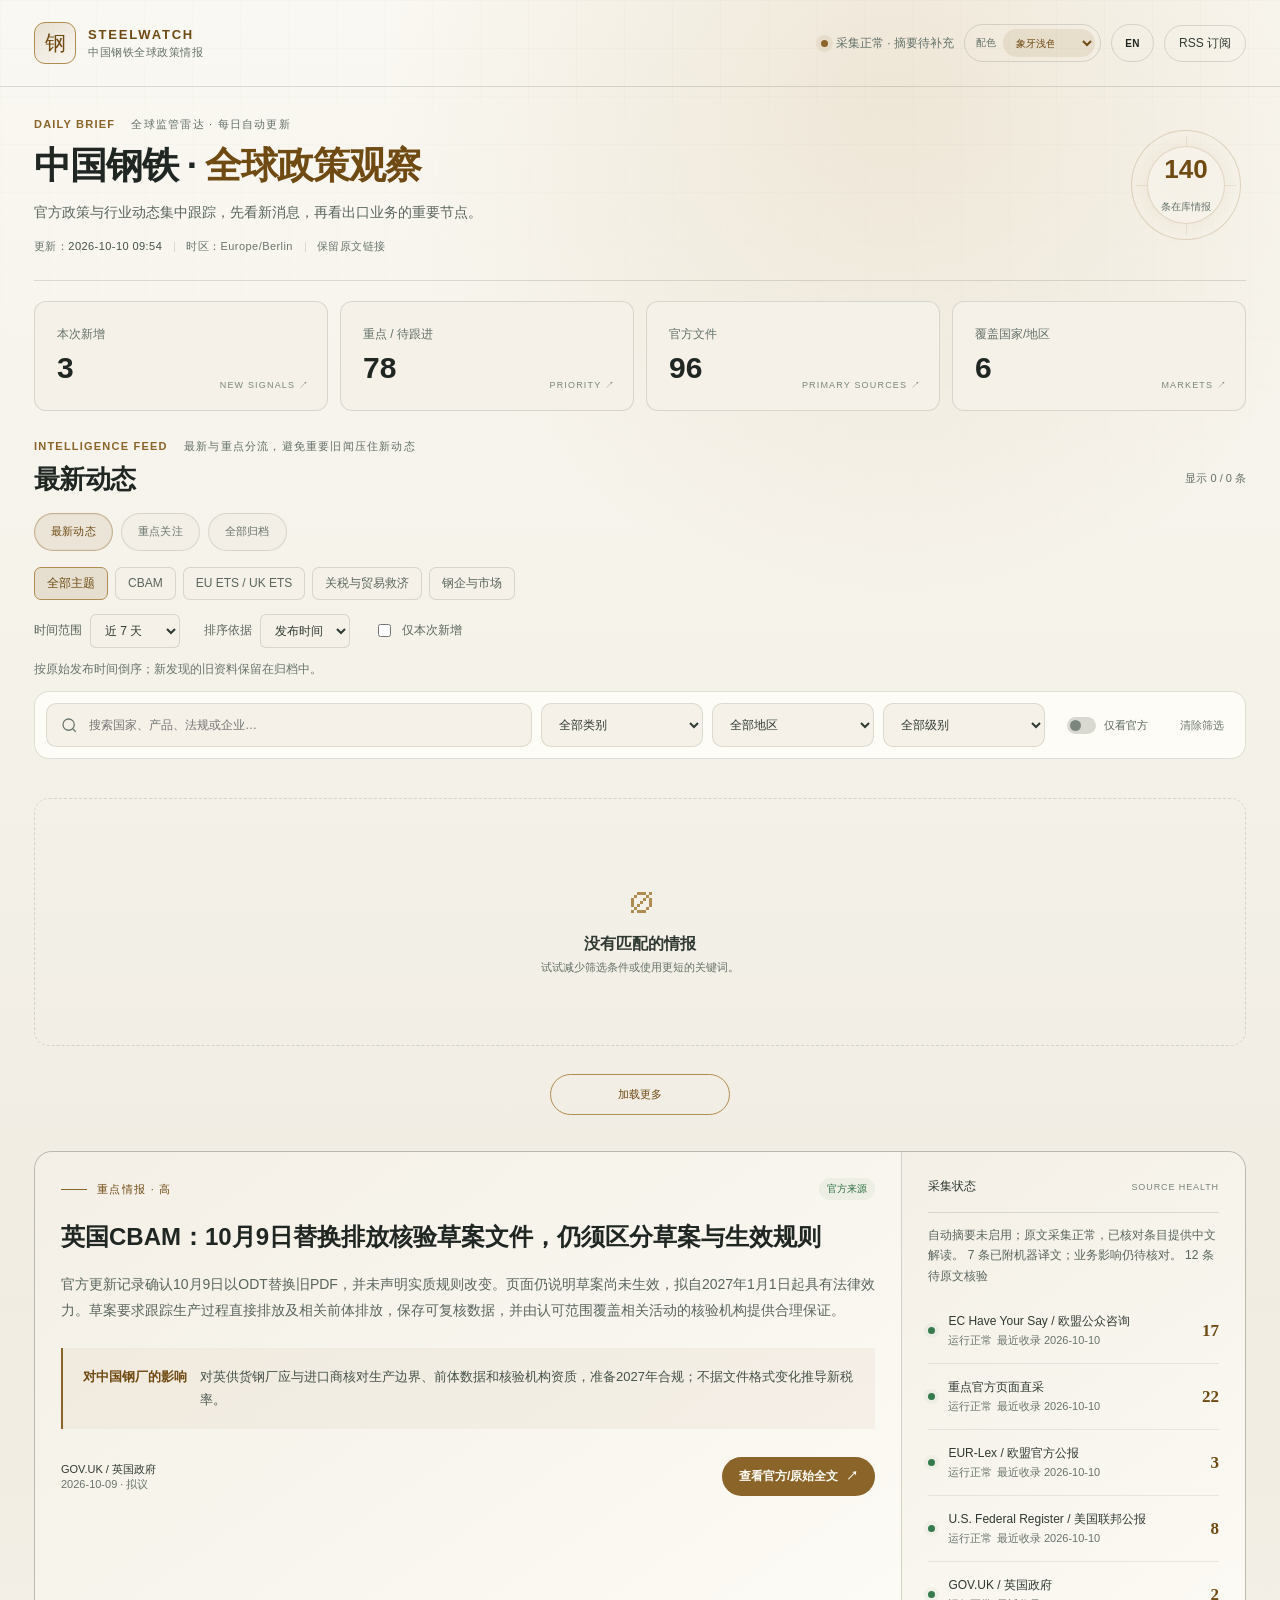
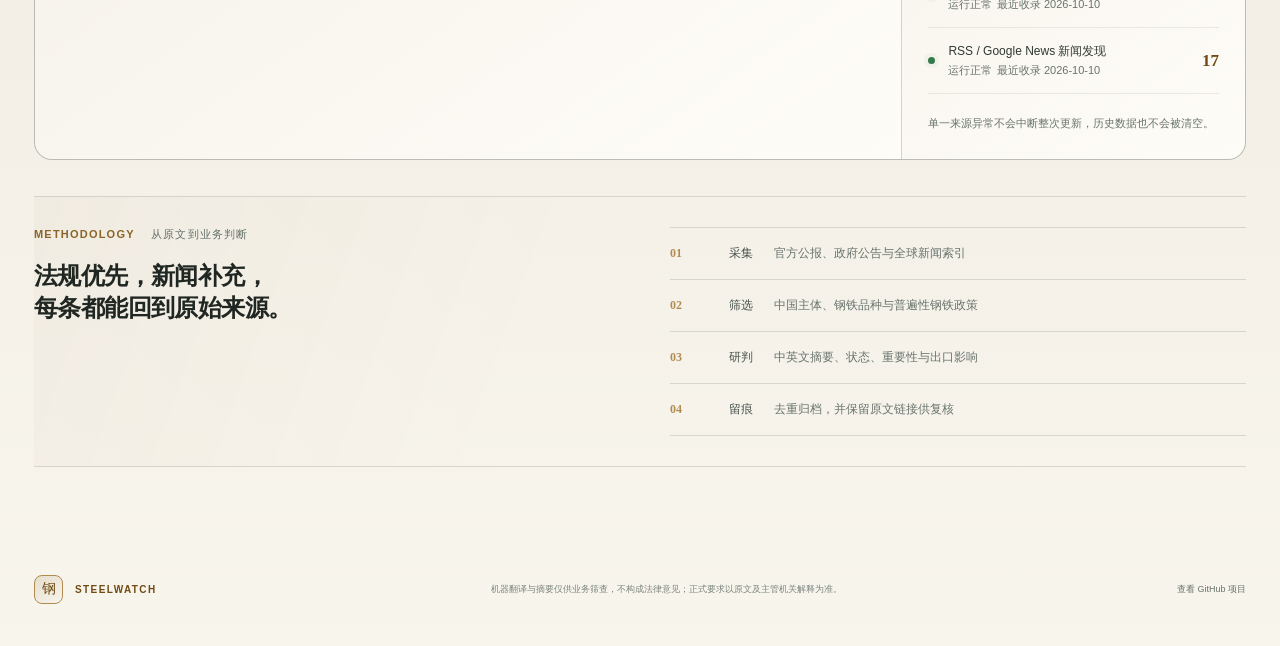
==== commit 0e181158: "data: daily steel intelligence update" ====
--- a/docs/index.html
+++ b/docs/index.html
@@ -196,6 +196,6 @@
         <p data-i18n="emptyCopy">试试减少筛选条件或使用更短的关键词。</p>
       </div>
     </template>
-    <script src="./app.js?v=5284b07bd6e3" defer></script>
+    <script src="./app.js?v=4bdb0409a4cd" defer></script>
   </body>
 </html>
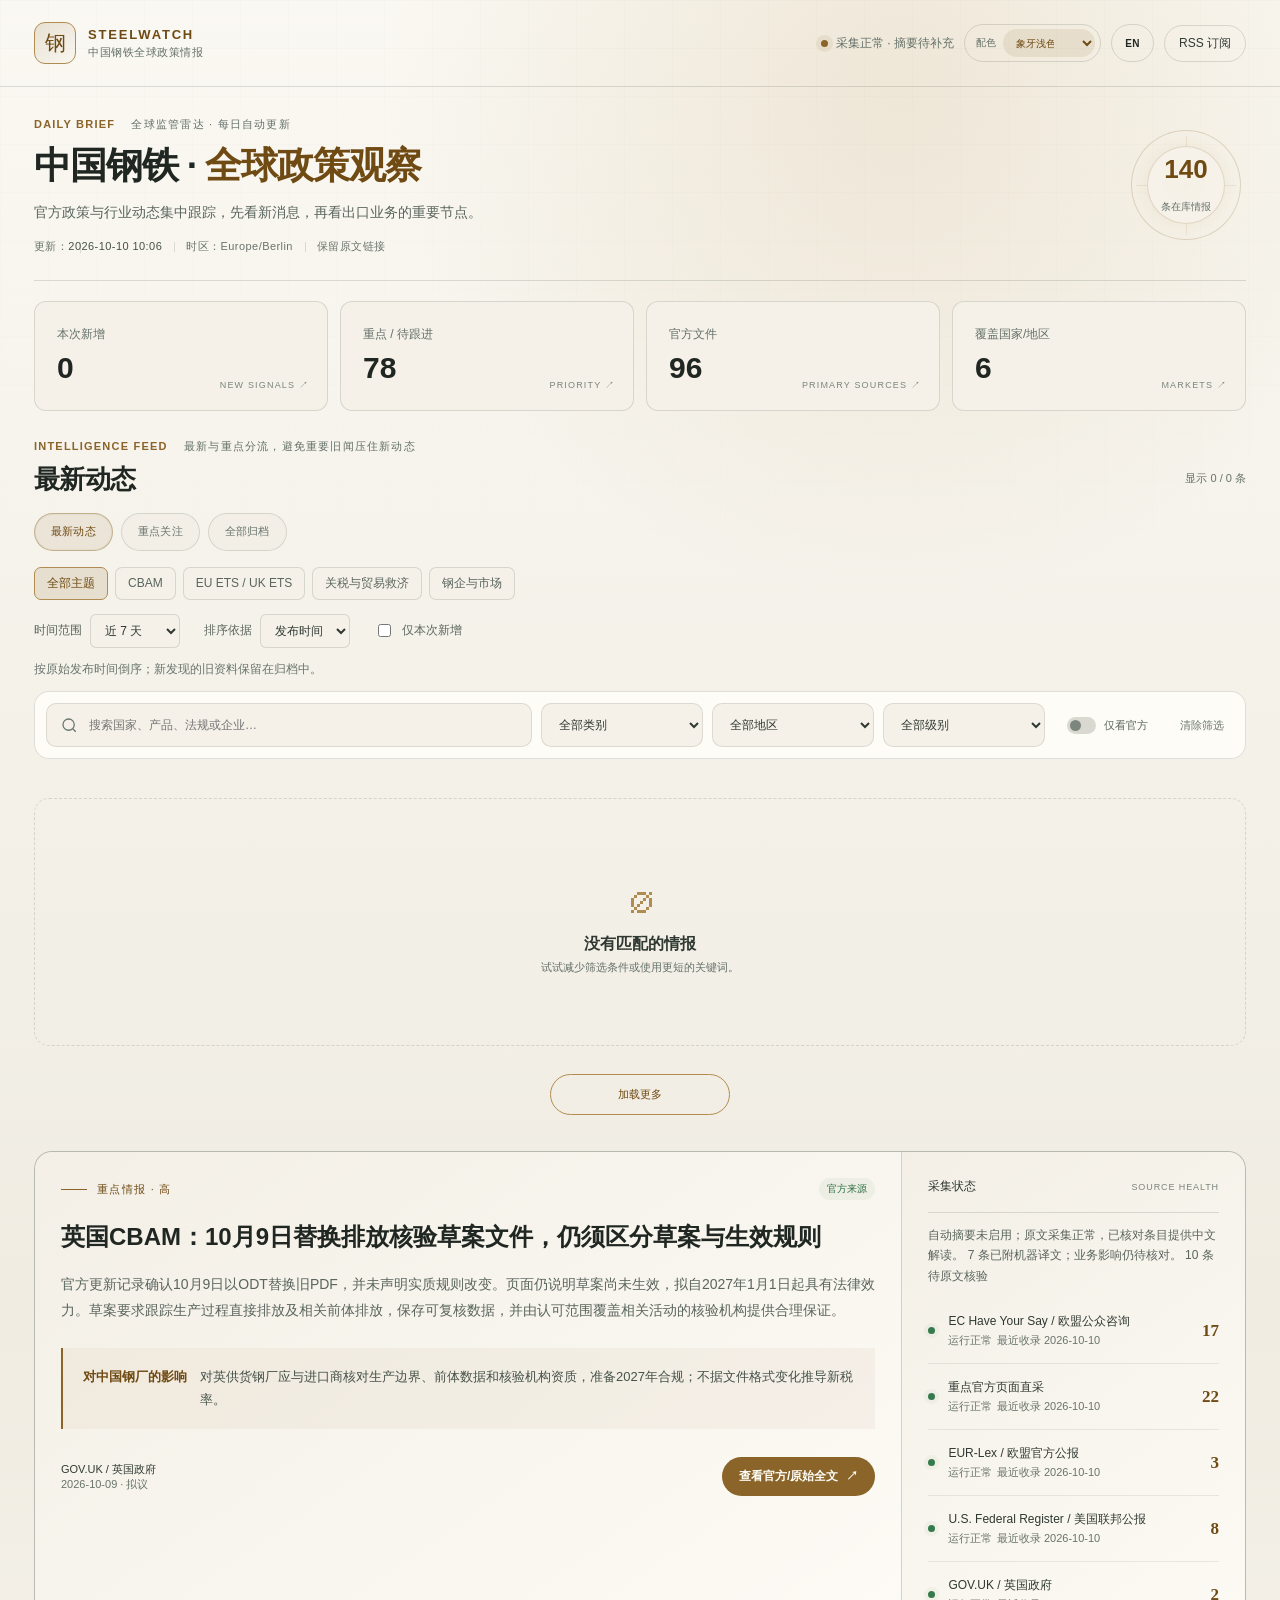
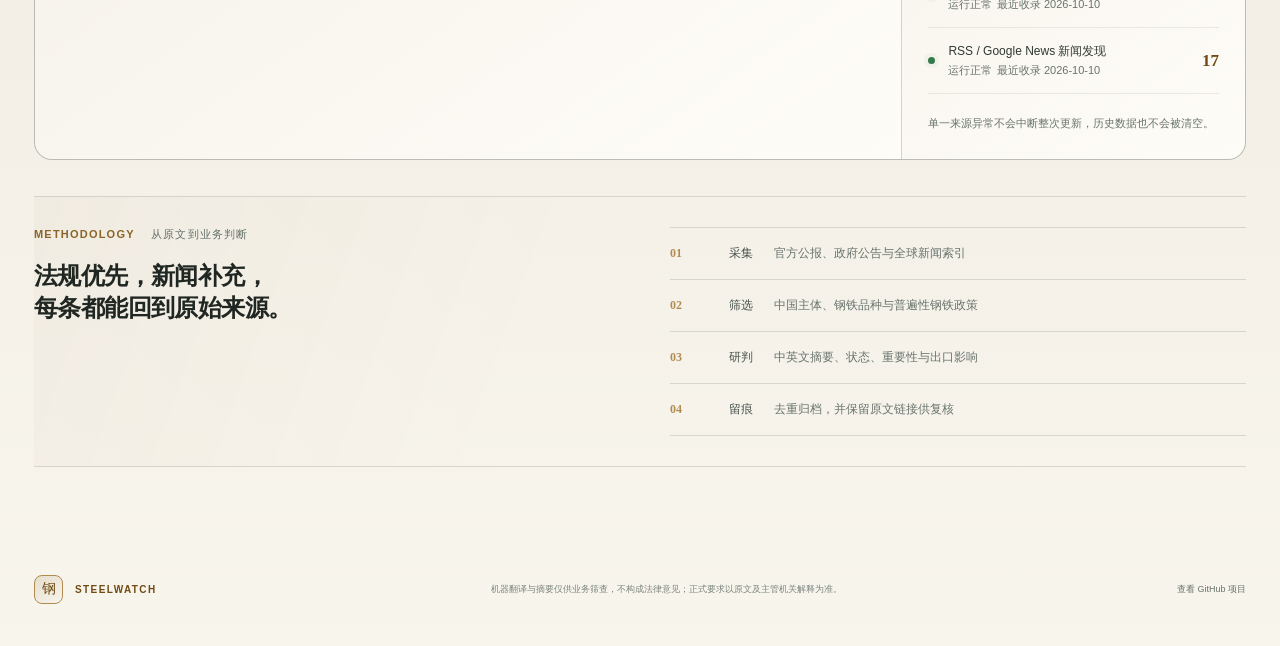
==== commit 389c98ce: "data: daily steel intelligence update" ====
--- a/docs/index.html
+++ b/docs/index.html
@@ -196,6 +196,6 @@
         <p data-i18n="emptyCopy">试试减少筛选条件或使用更短的关键词。</p>
       </div>
     </template>
-    <script src="./app.js?v=4bdb0409a4cd" defer></script>
+    <script src="./app.js?v=fc7f6d1673e2" defer></script>
   </body>
 </html>
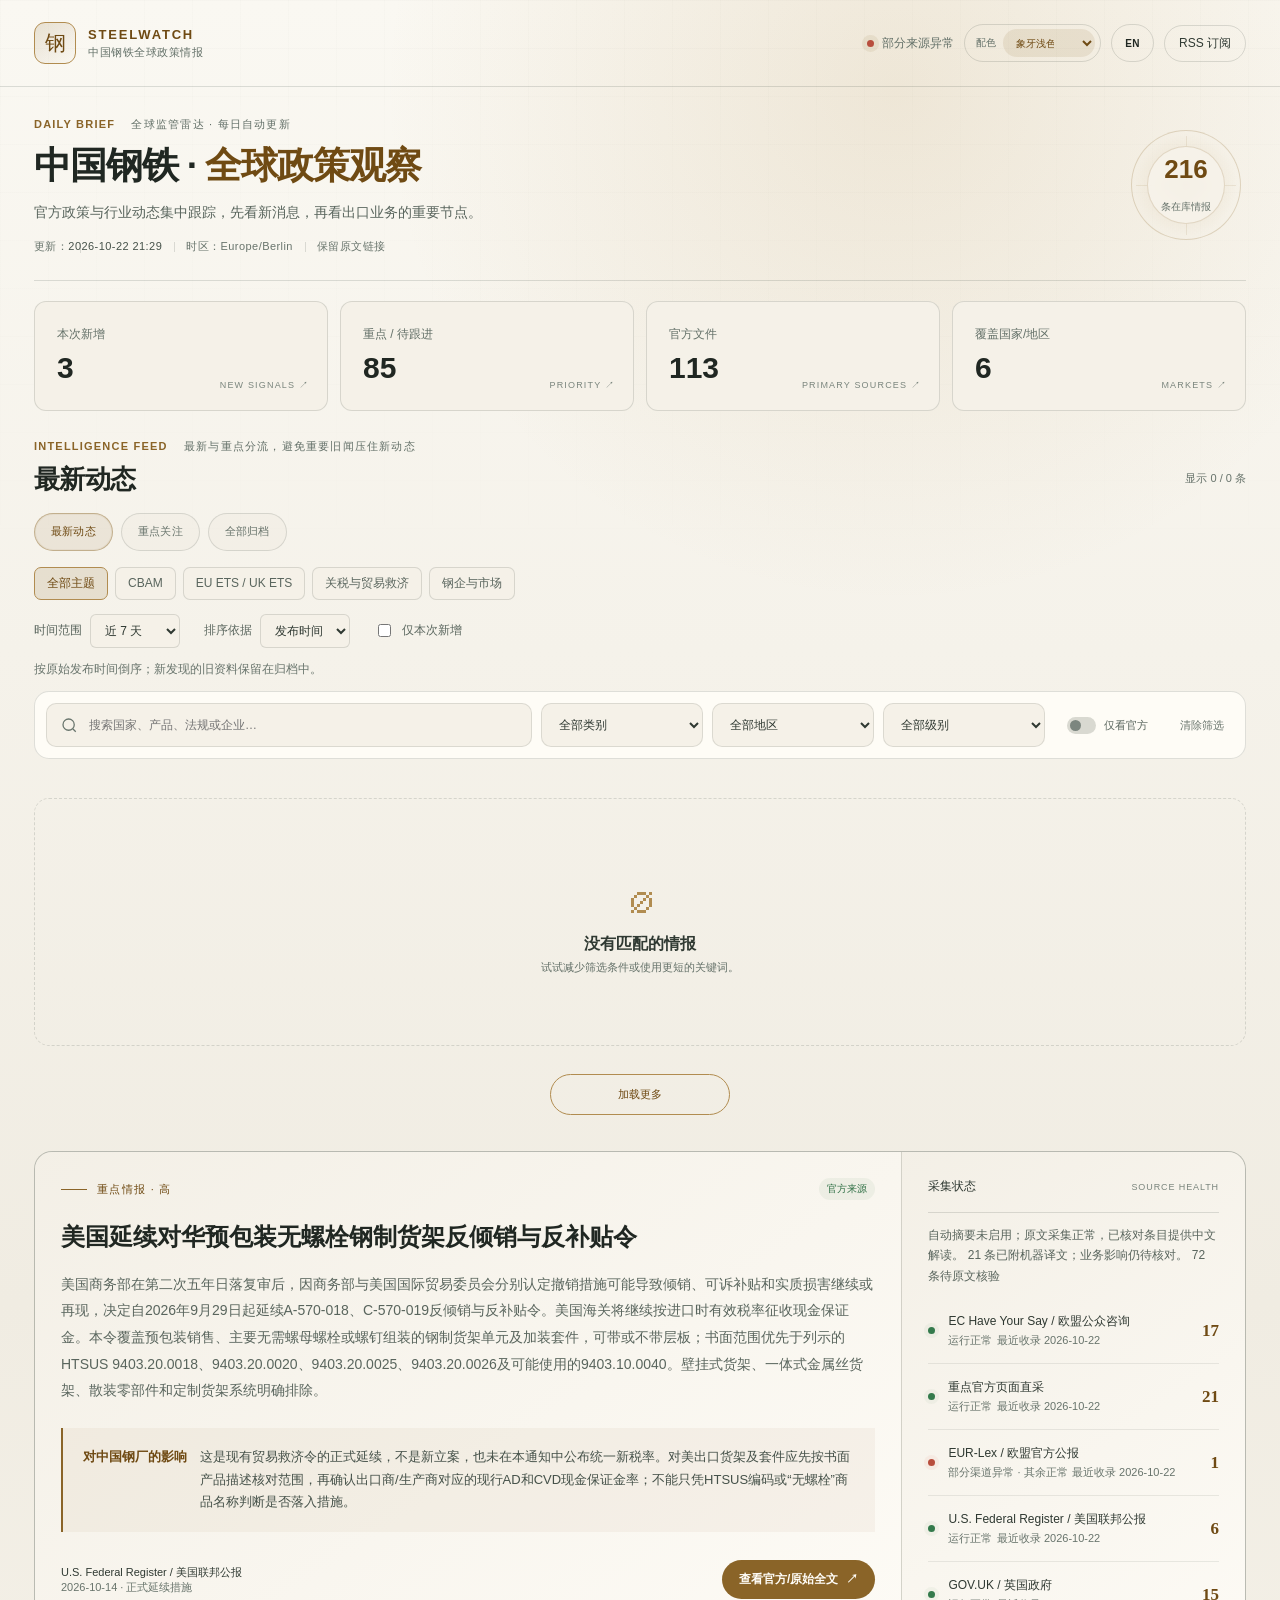
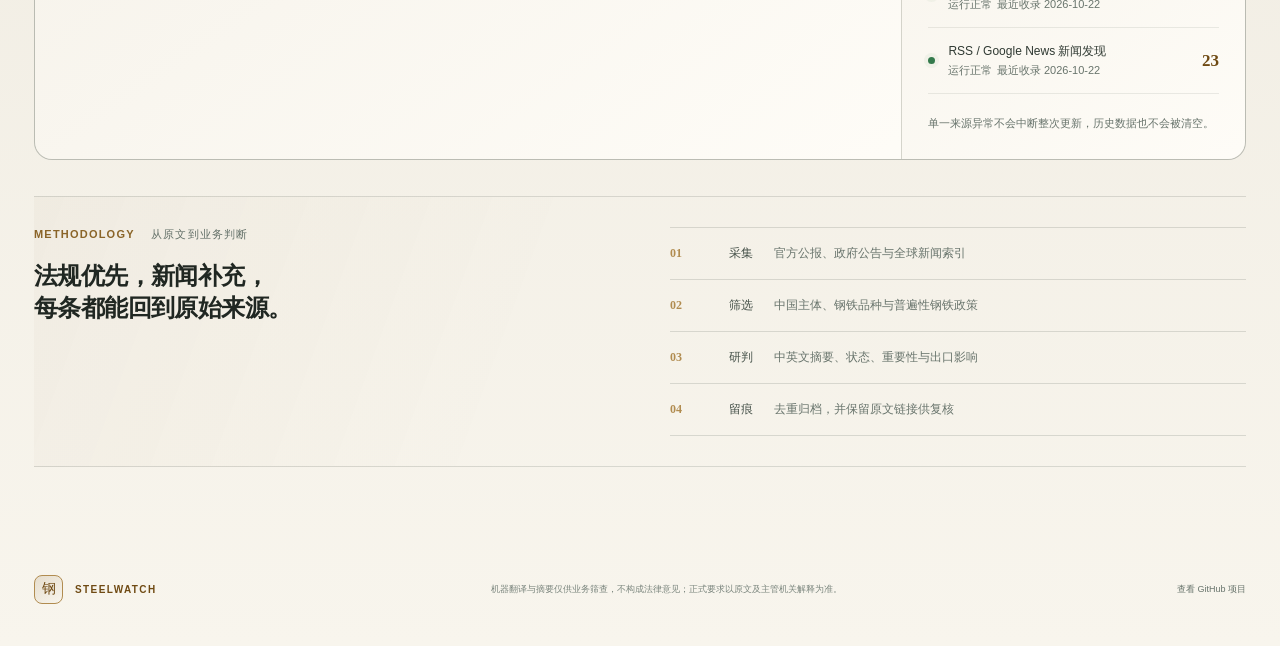
==== commit c5ac6145: "data: daily steel intelligence update" ====
--- a/docs/index.html
+++ b/docs/index.html
@@ -196,6 +196,6 @@
         <p data-i18n="emptyCopy">试试减少筛选条件或使用更短的关键词。</p>
       </div>
     </template>
-    <script src="./app.js?v=fc7f6d1673e2" defer></script>
+    <script src="./app.js?v=6fbf23ded9d5" defer></script>
   </body>
 </html>
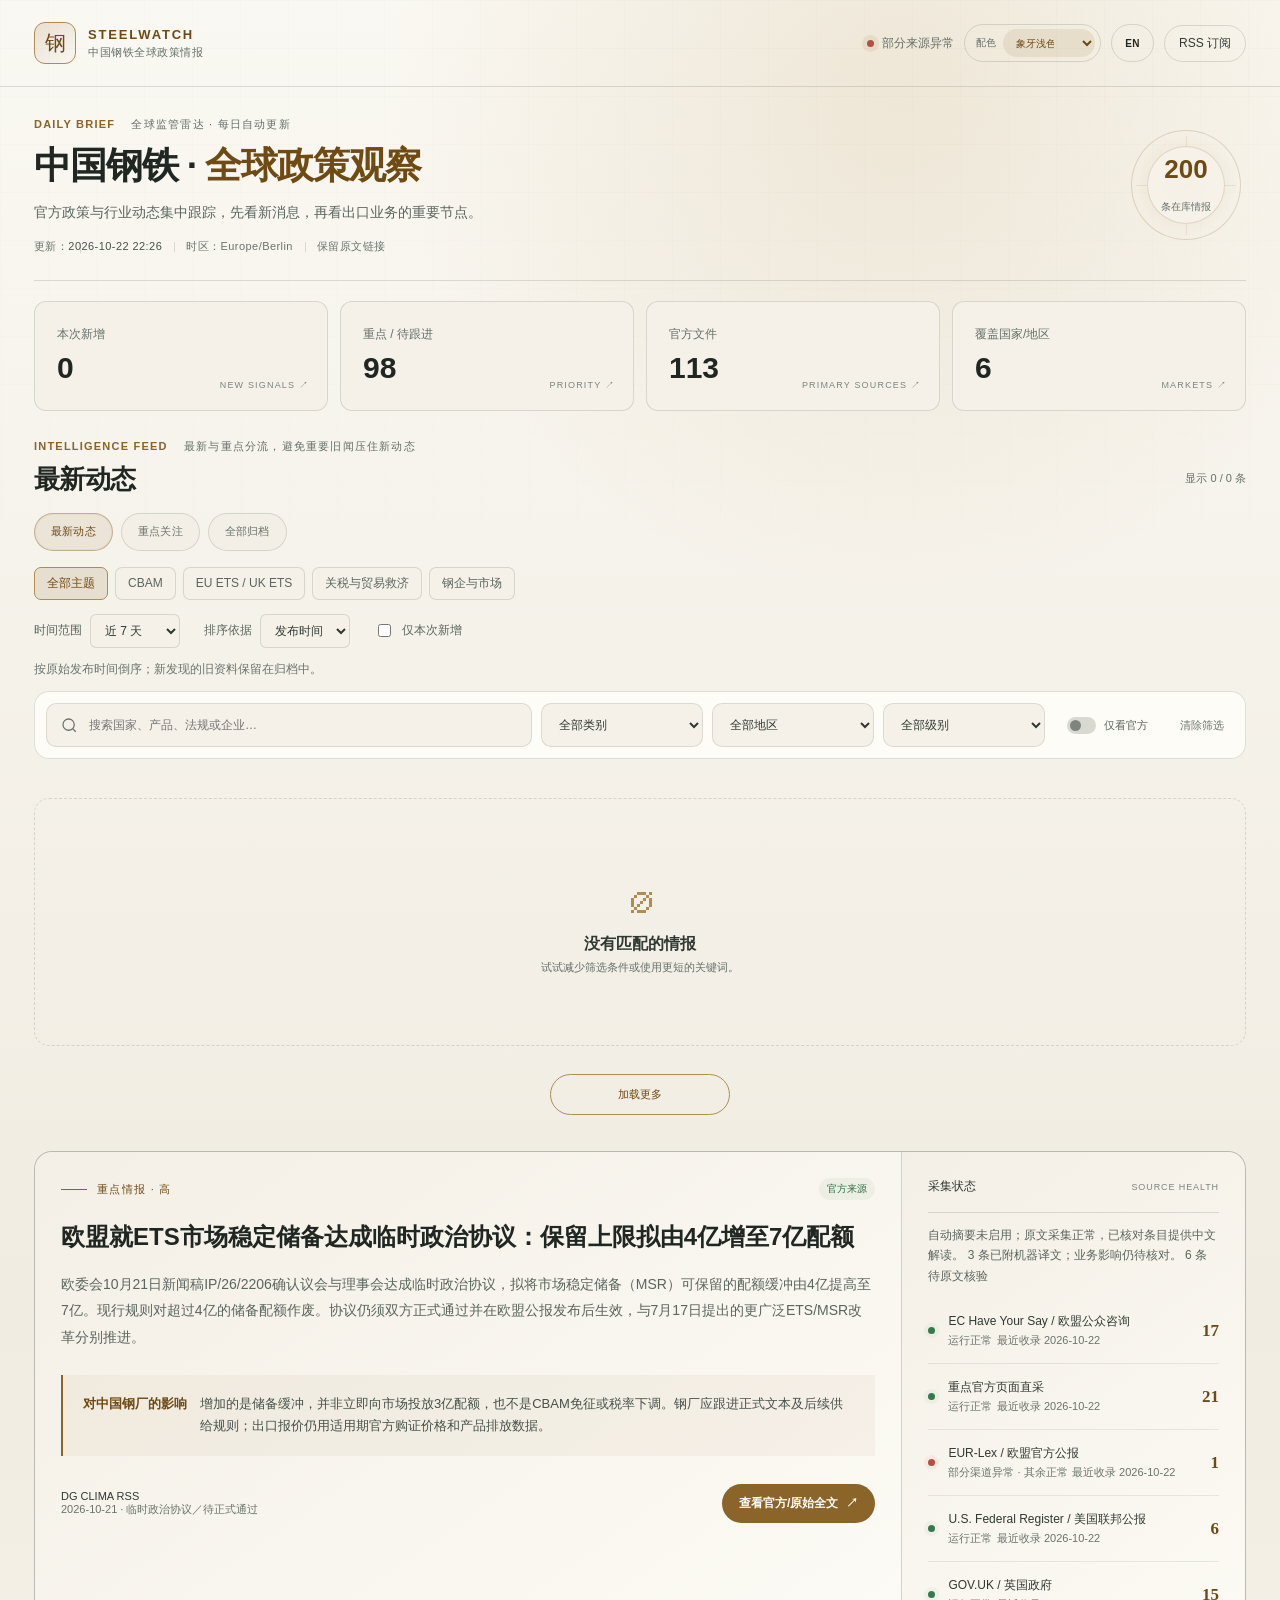
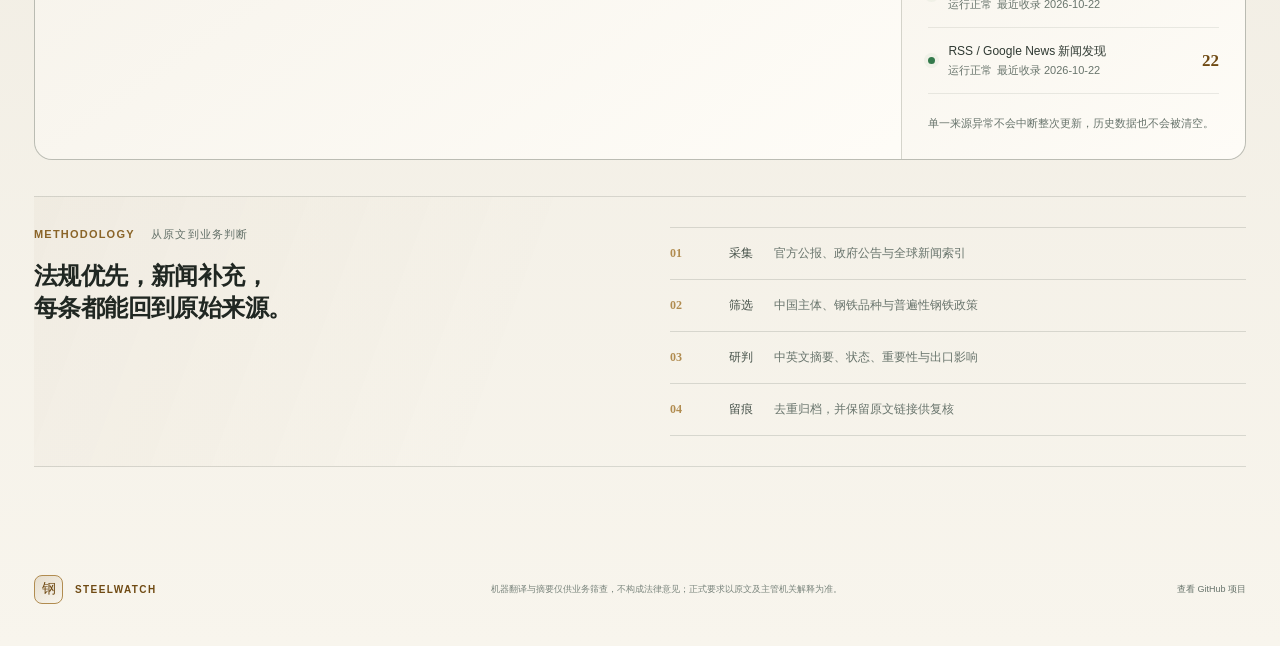
==== commit efe34d61: "data: daily steel intelligence update" ====
--- a/docs/index.html
+++ b/docs/index.html
@@ -196,6 +196,6 @@
         <p data-i18n="emptyCopy">试试减少筛选条件或使用更短的关键词。</p>
       </div>
     </template>
-    <script src="./app.js?v=6fbf23ded9d5" defer></script>
+    <script src="./app.js?v=d3d741cd839f" defer></script>
   </body>
 </html>
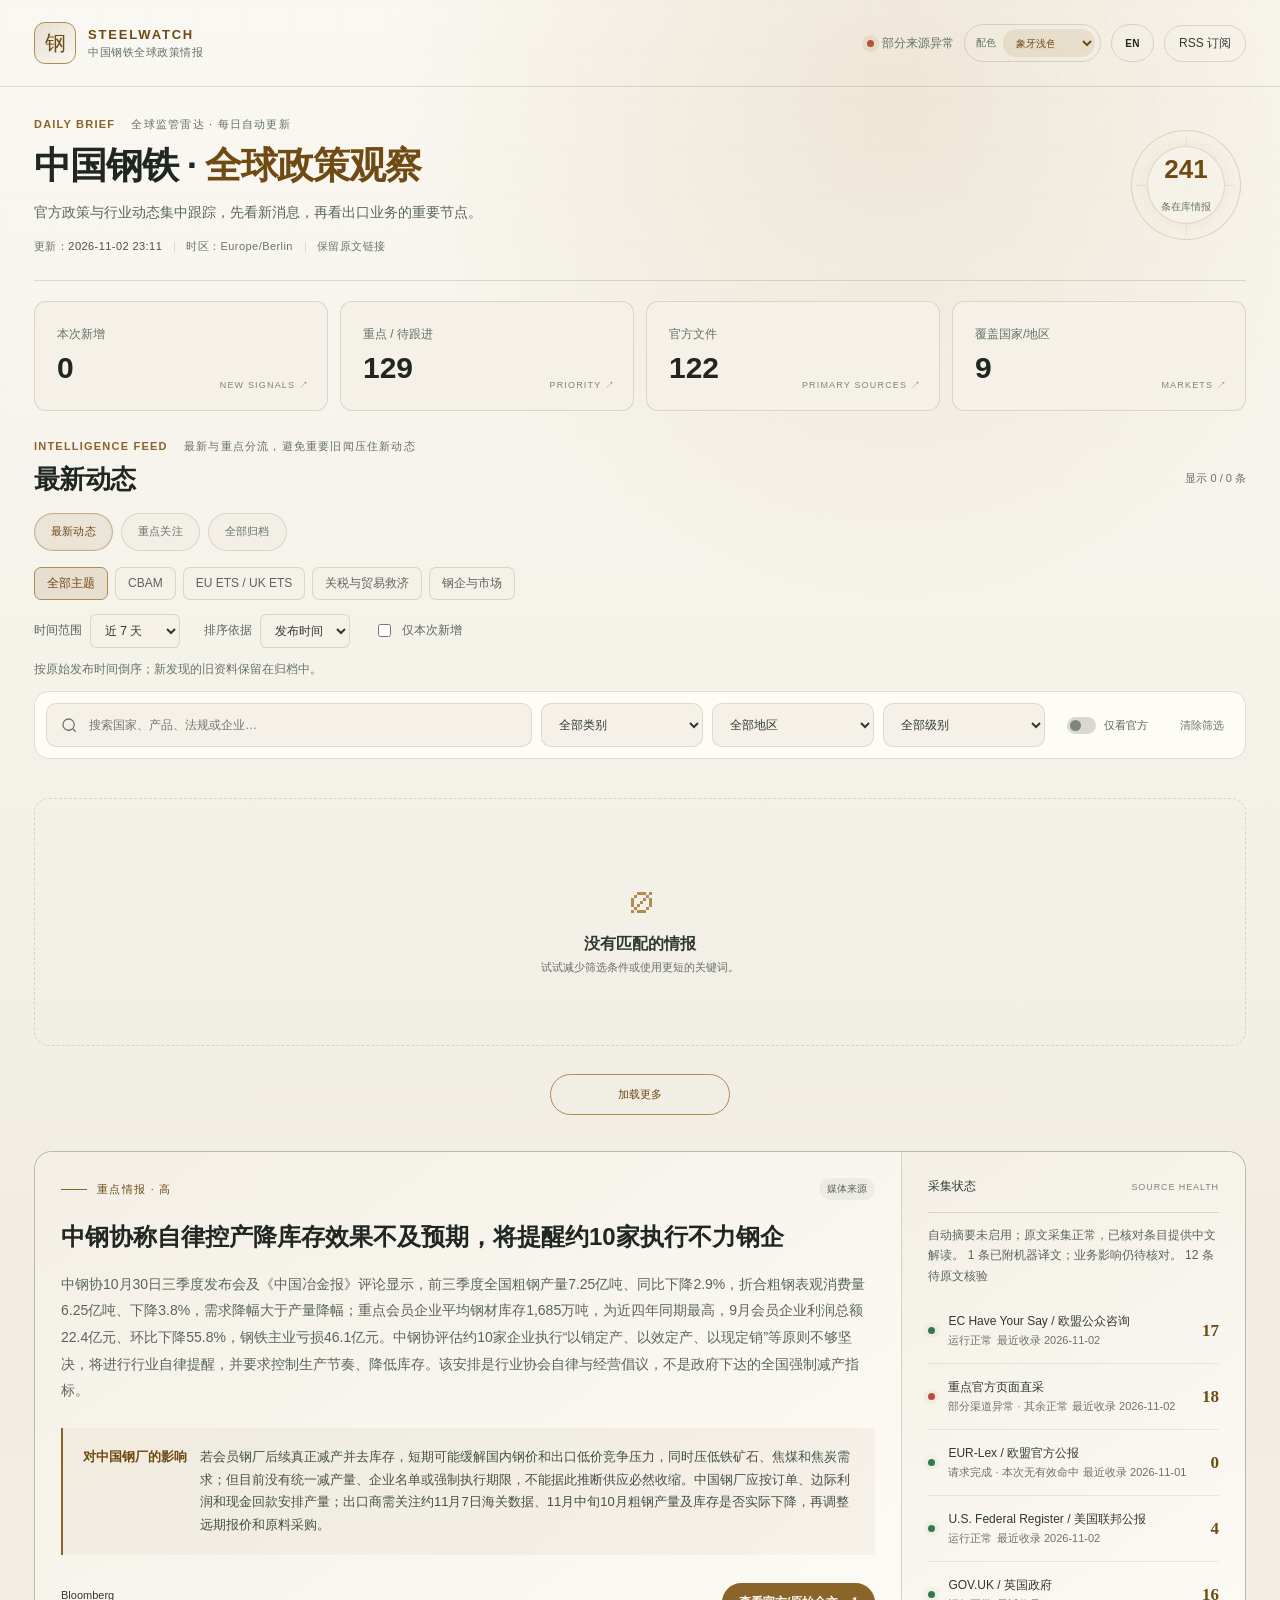
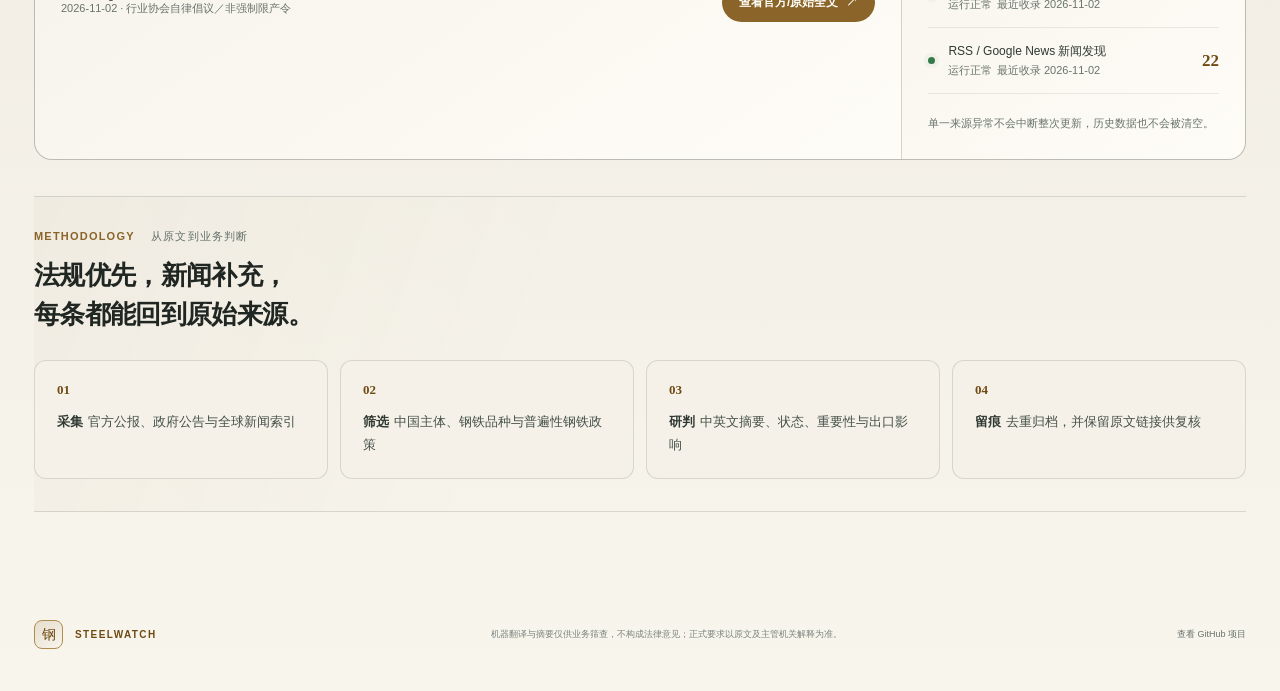
==== commit dd937e33: "data: daily steel intelligence update" ====
--- a/docs/index.html
+++ b/docs/index.html
@@ -22,7 +22,7 @@
         } catch (_) { /* Preferences are optional. */ }
       })();
     </script>
-    <link rel="stylesheet" href="./styles.css?v=6e3807ec9184" />
+    <link rel="stylesheet" href="./styles.css?v=792008732925" />
   </head>
   <body>
     <a class="skip-link" href="#intelligence" data-i18n="skipLink">跳至情报列表</a>
--- a/docs/styles.css
+++ b/docs/styles.css
@@ -404,3 +404,79 @@
 
 .card-evidence { font-size: .82rem; line-height: 1.6; opacity: .85; overflow-wrap: anywhere; }
 .card-evidence a { color: var(--accent); }
+
+/* Wide-screen methodology: full-width introduction with four equal process cards.
+   Tablet uses a two-column grid; mobile preserves the compact stacked timeline. */
+.method {
+  display: flex;
+  flex-direction: column;
+  gap: 26px;
+  margin-top: 36px;
+  padding: 32px 0;
+}
+.method > div { min-width: 0; }
+.method .eyebrow { margin-bottom: 12px; }
+.method h2 {
+  max-width: 100%;
+  font-family: inherit;
+  font-size: clamp(19px, 2.1vw, 26px);
+  line-height: 1.5;
+}
+.method ol {
+  display: grid;
+  grid-template-columns: repeat(4, minmax(0, 1fr));
+  gap: 12px;
+  margin: 0;
+  padding: 0;
+}
+.method li, .method li:first-child {
+  display: flex;
+  flex-direction: column;
+  align-items: flex-start;
+  gap: 15px;
+  min-width: 0;
+  padding: 22px;
+  border: 1px solid var(--line);
+  border-radius: 12px;
+  background: var(--field);
+}
+.method li b {
+  color: var(--gold-bright);
+  font-family: Georgia, serif;
+  font-size: 13px;
+  line-height: 1;
+}
+.method li span {
+  color: var(--text-body);
+  font-size: 13px;
+  line-height: 1.75;
+  overflow-wrap: anywhere;
+}
+.method li strong {
+  display: inline;
+  min-width: 0;
+  margin-right: .35em;
+  color: var(--text-strong);
+  font-weight: 650;
+}
+@media (min-width: 781px) and (max-width: 1100px) {
+  .method ol { grid-template-columns: repeat(2, minmax(0, 1fr)); }
+}
+@media (max-width: 780px) {
+  .method { gap: 26px; margin-top: 36px; padding: 30px 0; }
+  .method ol { grid-template-columns: 1fr; gap: 0; }
+  .method li, .method li:first-child {
+    display: grid;
+    grid-template-columns: 44px minmax(0, 1fr);
+    align-items: center;
+    gap: 15px;
+    padding: 17px 0;
+    border: 0;
+    border-bottom: 1px solid var(--line);
+    border-radius: 0;
+    background: transparent;
+  }
+  .method li:first-child { border-top: 1px solid var(--line); }
+  .method li span { font-size: 12px; }
+  .method h2 { font-size: 24px; }
+}
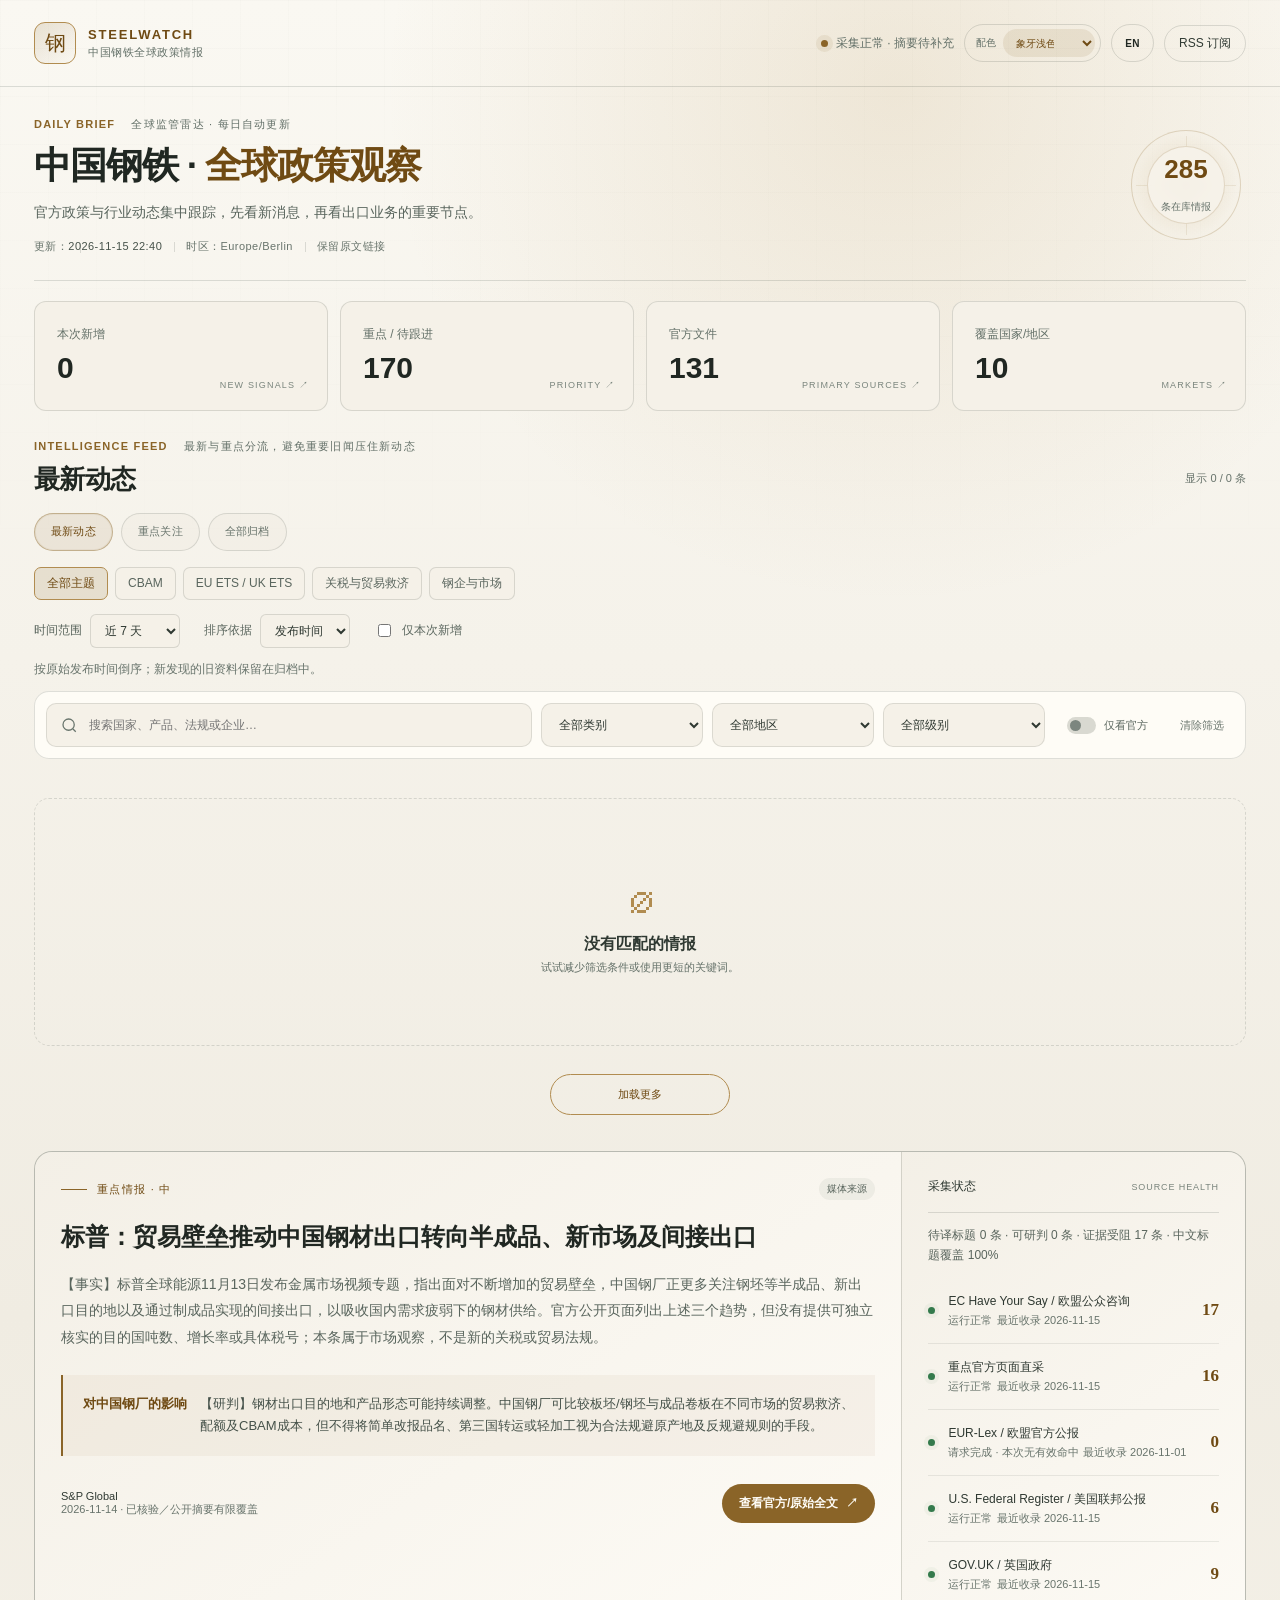
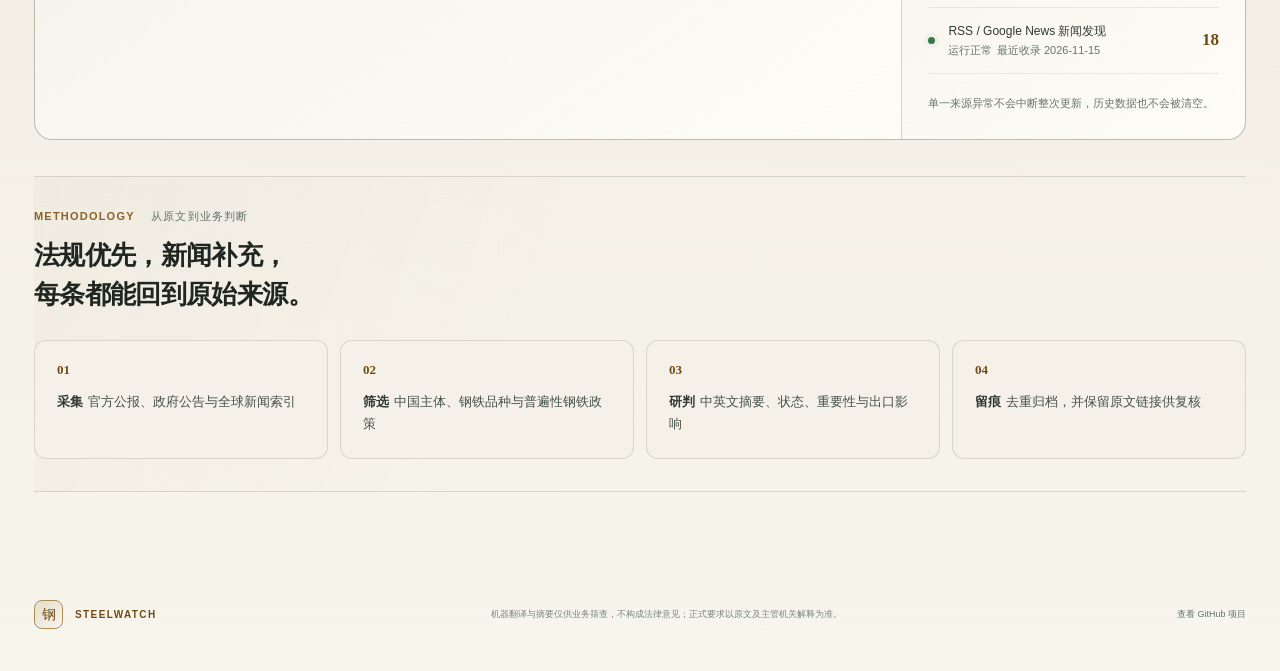
==== commit ed2c2ad6: "data: daily steel intelligence update" ====
--- a/docs/index.html
+++ b/docs/index.html
@@ -196,6 +196,6 @@
         <p data-i18n="emptyCopy">试试减少筛选条件或使用更短的关键词。</p>
       </div>
     </template>
-    <script src="./app.js?v=d3d741cd839f" defer></script>
+    <script src="./app.js?v=d68ab8e2b926" defer></script>
   </body>
 </html>
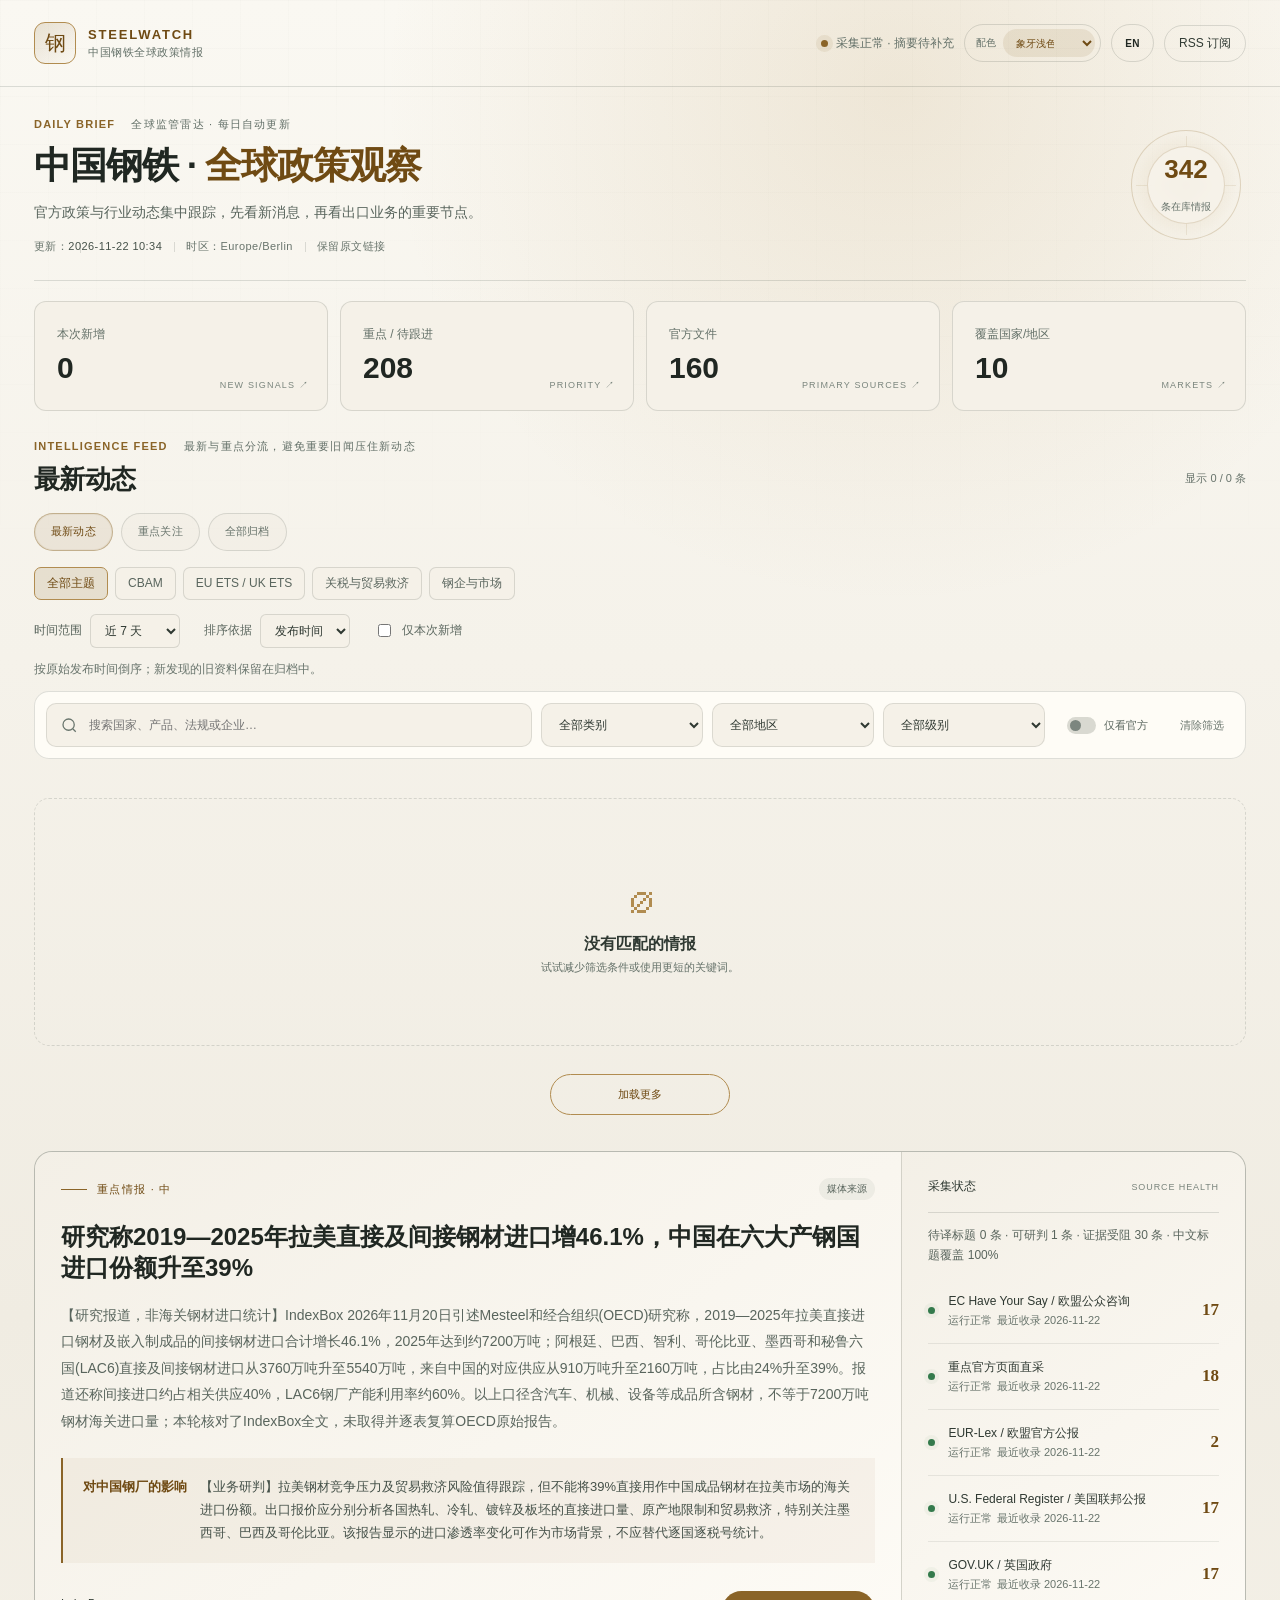
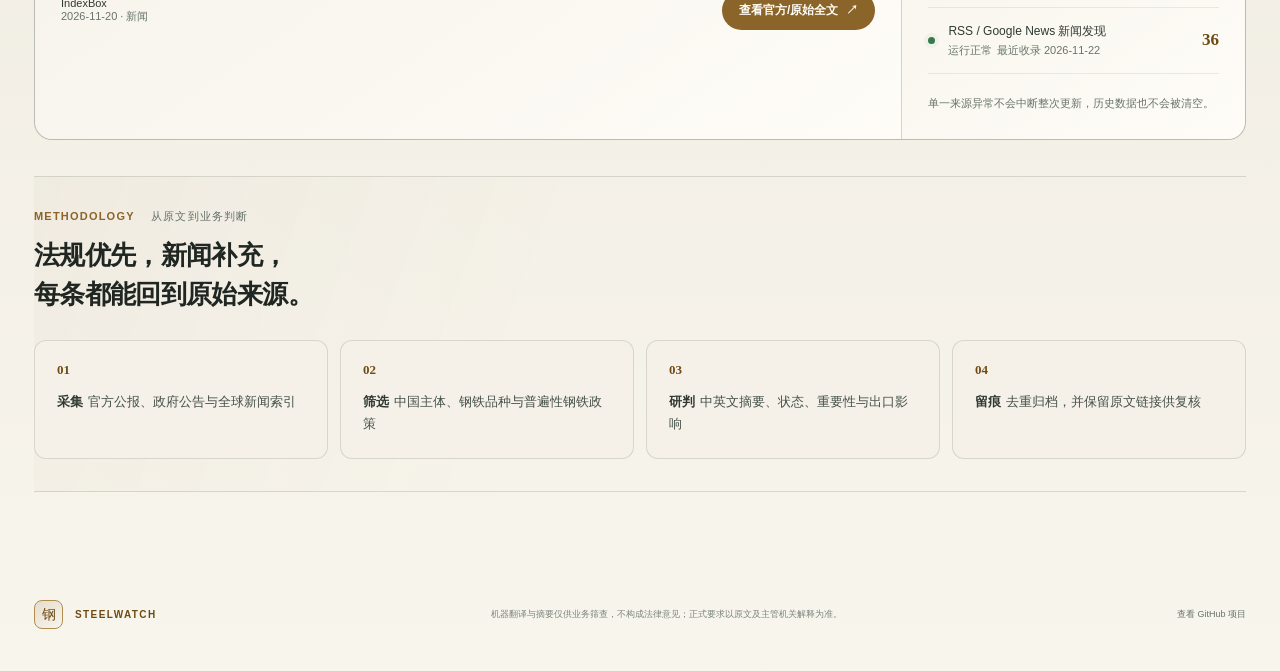
==== commit b86d1d3f: "data: daily steel intelligence update" ====
--- a/docs/index.html
+++ b/docs/index.html
@@ -196,6 +196,6 @@
         <p data-i18n="emptyCopy">试试减少筛选条件或使用更短的关键词。</p>
       </div>
     </template>
-    <script src="./app.js?v=d68ab8e2b926" defer></script>
+    <script src="./app.js?v=1146ac8cb452" defer></script>
   </body>
 </html>
